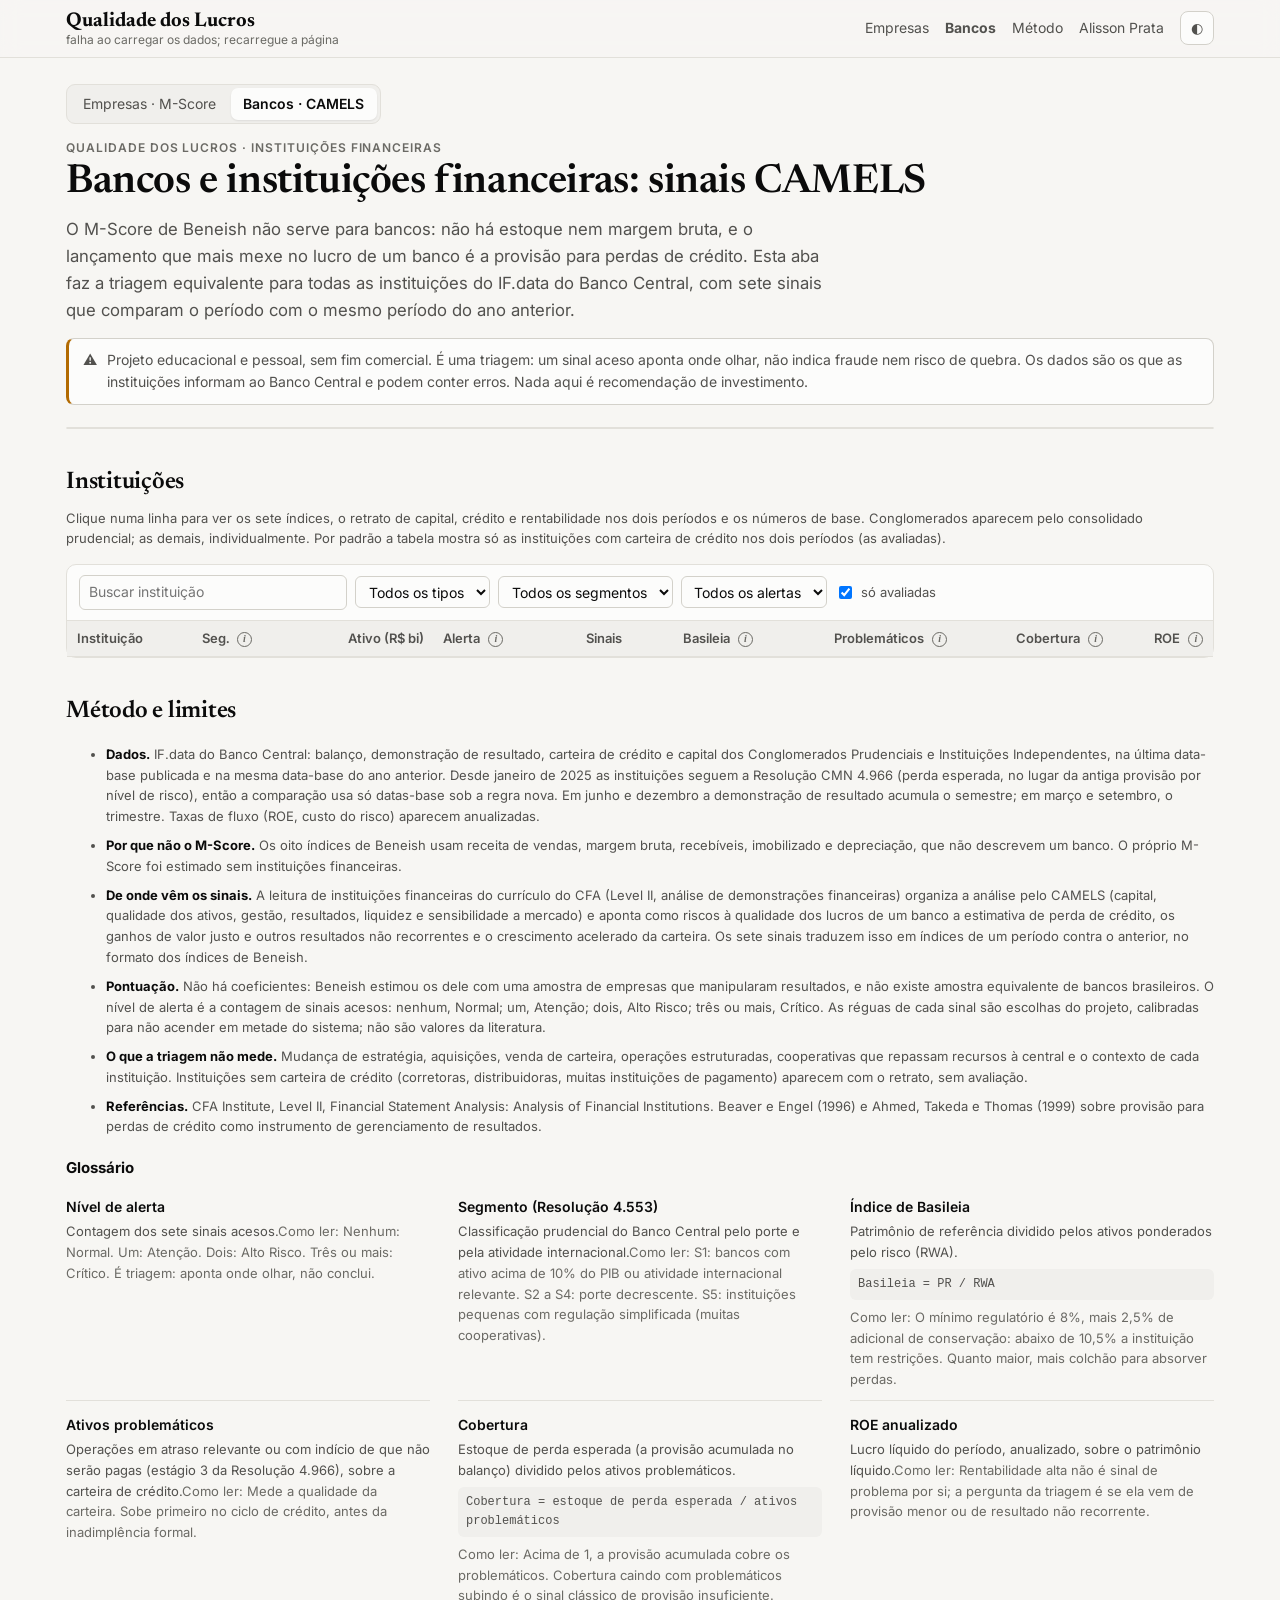
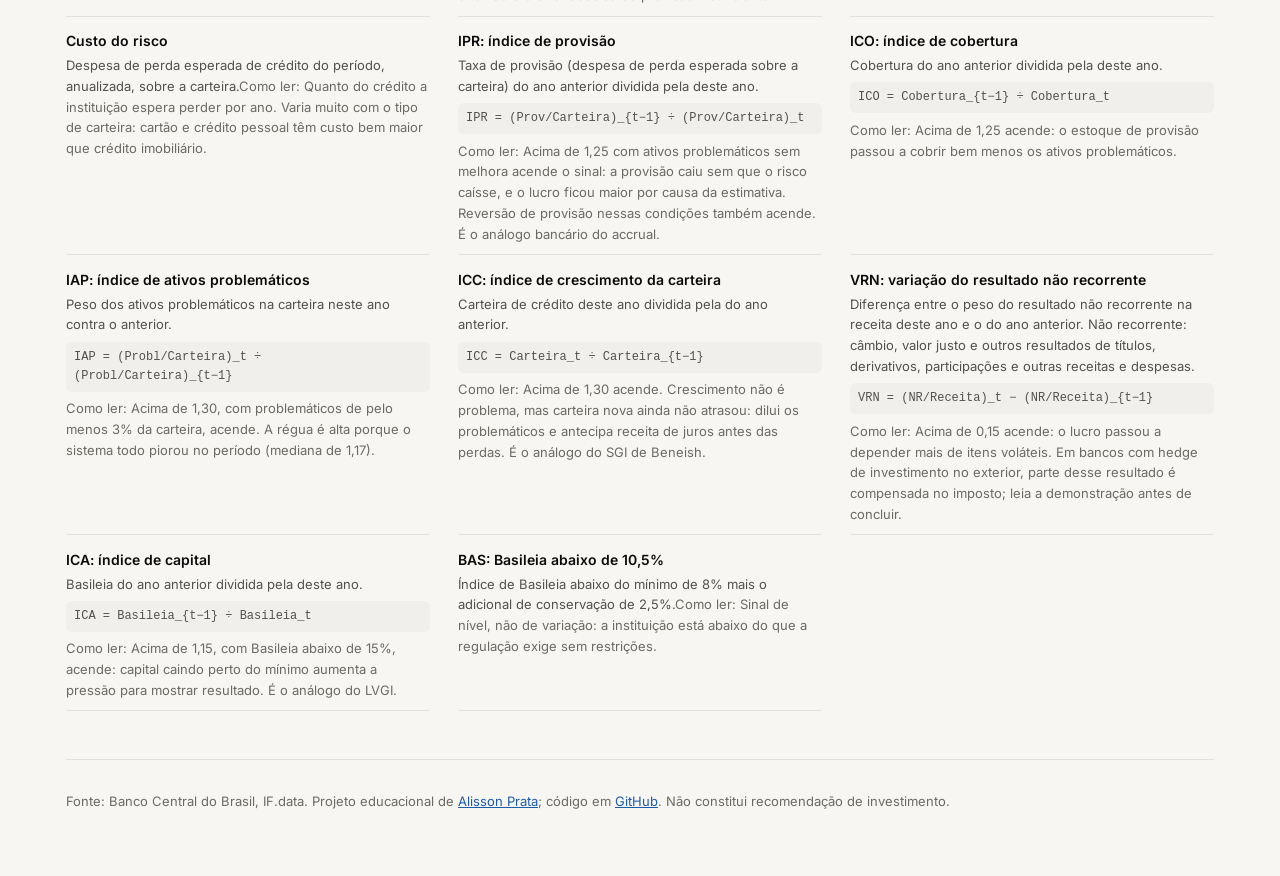
==== site/public/bancos/index.html @ 756c3cfd "Site passa a se chamar Qualidade dos Lucros, com seções Empresas (M-Score) e Bancos (CAMELS) Co-Auth" ====
<!doctype html>
<html lang="pt-BR">
<head>
<meta charset="utf-8"><meta name="viewport" content="width=device-width,initial-scale=1">
<title>Bancos · Qualidade dos Lucros</title>
<meta name="description" content="Projeto educacional: triagem da qualidade dos lucros das instituições financeiras com os dados do IF.data do Banco Central.">
<link rel="preconnect" href="https://fonts.googleapis.com"><link rel="preconnect" href="https://fonts.gstatic.com" crossorigin>
<link href="https://fonts.googleapis.com/css2?family=Inter:wght@400;500;600;700&family=Newsreader:opsz,wght@6..72,500;6..72,600&display=swap" rel="stylesheet">
<style>
:root{color-scheme:light;--bg:#f7f6f3;--surface:#fcfcfb;--surface-2:#f0efec;--ink:#0b0b0b;--ink-2:#52514e;--ink-3:#6b6a65;--line:#e2e0da;--line-2:#d3d1ca;--accent:#1c5cab;
 --neg-2:#1c5cab;--neg-1:#86b6ef;--neu:#d9d7d1;--pos-1:#f0a3a2;--pos-2:#c7302f;--aviso:#b26a00}
@media (prefers-color-scheme:dark){:root:where(:not([data-theme="light"])){color-scheme:dark;--bg:#121211;--surface:#1a1a19;--surface-2:#232321;--ink:#fff;--ink-2:#c3c2b7;--ink-3:#9b9a94;--line:#2c2c2a;--line-2:#3a3a37;--accent:#6da7ec;
 --neg-2:#3987e5;--neg-1:#1c4f8f;--neu:#4a4a46;--pos-1:#8f3534;--pos-2:#e66767;--aviso:#e0a040}}
:root[data-theme="dark"]{color-scheme:dark;--bg:#121211;--surface:#1a1a19;--surface-2:#232321;--ink:#fff;--ink-2:#c3c2b7;--ink-3:#9b9a94;--line:#2c2c2a;--line-2:#3a3a37;--accent:#6da7ec;
 --neg-2:#3987e5;--neg-1:#1c4f8f;--neu:#4a4a46;--pos-1:#8f3534;--pos-2:#e66767;--aviso:#e0a040}
*{box-sizing:border-box}
body{margin:0;background:var(--bg);color:var(--ink);font:15px/1.6 Inter,system-ui,-apple-system,"Segoe UI",sans-serif;-webkit-font-smoothing:antialiased}
h1,h2,.serif{font-family:Newsreader,Georgia,serif;font-weight:600;letter-spacing:-.01em}
h1{font-size:2.5rem;line-height:1.1;margin:.25rem 0 .7rem}h2{font-size:1.5rem;margin:0 0 .4rem}h3{font-size:.9375rem;margin:1.2rem 0 .4rem}
p{margin:.4rem 0 .9rem}a{color:var(--accent)}
.kicker{font-size:.75rem;font-weight:600;letter-spacing:.08em;text-transform:uppercase;color:var(--ink-3)}
.muted{color:var(--ink-2)}.fraco{color:var(--ink-3)}.pequeno{font-size:.8125rem}
:focus-visible{outline:2px solid var(--accent);outline-offset:2px}
.barra{position:sticky;top:0;z-index:30;background:color-mix(in srgb,var(--bg) 90%,transparent);-webkit-backdrop-filter:blur(10px);backdrop-filter:blur(10px);border-bottom:1px solid var(--line)}
.barra-in{max-width:1180px;margin:0 auto;padding:10px 16px;display:flex;align-items:center;gap:18px}
.marca{display:flex;flex-direction:column;text-decoration:none;color:var(--ink);line-height:1.15}
.marca b{font-family:Newsreader,Georgia,serif;font-size:1.25rem}.marca span{font-size:.75rem;color:var(--ink-3)}
.nav{display:flex;gap:16px;margin-left:auto;align-items:center;font-size:.875rem}
.nav a{color:var(--ink-2);text-decoration:none}.nav a:hover{color:var(--ink)}
.icone{width:34px;height:34px;display:inline-grid;place-items:center;border-radius:8px;border:1px solid var(--line-2);background:var(--surface);padding:0;color:var(--ink-2);cursor:pointer;font:inherit}
main{max-width:1180px;margin:0 auto;padding:26px 16px 64px}
.educ{display:flex;gap:10px;align-items:flex-start;background:var(--surface);border:1px solid var(--line-2);border-left:3px solid var(--aviso);border-radius:8px;padding:10px 14px;font-size:.875rem;color:var(--ink-2);margin:4px 0 22px}
.dek{color:var(--ink-2);font-size:1.05rem;max-width:760px}
.tiles{display:grid;grid-template-columns:repeat(auto-fit,minmax(160px,1fr));background:var(--surface);border:1px solid var(--line);border-radius:10px;overflow:hidden;margin:20px 0}
.tile{padding:14px 16px;box-shadow:inset -1px -1px 0 var(--line)}.tile span{display:block;font-size:.8125rem;color:var(--ink-2)}
.tile b{display:block;font-size:1.55rem;font-weight:600;font-variant-numeric:tabular-nums}.tile small{color:var(--ink-3);font-size:.75rem}
.painel{background:var(--surface);border:1px solid var(--line);border-radius:10px}
section{margin-top:34px}
#hist{width:100%;display:block}
.filtros{display:flex;flex-wrap:wrap;gap:8px;align-items:center;padding:10px 12px;border-bottom:1px solid var(--line)}
.filtros input[type=search]{flex:1;min-width:200px;max-width:340px}.espaco{flex:1}
select,input,button{font:inherit;font-size:.875rem;color:var(--ink);background:var(--surface);border:1px solid var(--line-2);border-radius:6px;padding:.35rem .55rem}
button{cursor:pointer;background:var(--surface-2)}
.chk{display:inline-flex;gap:6px;align-items:center;font-size:.8125rem;color:var(--ink-2);cursor:pointer}
.tabela{overflow:auto;max-height:calc(100vh - 200px)}
table{border-collapse:collapse;width:100%;font-size:.8125rem;font-variant-numeric:tabular-nums}
th,td{padding:.45rem .6rem;border-bottom:1px solid var(--line);text-align:right;white-space:nowrap}
td.t,th.t{text-align:left}
th{font-weight:600;color:var(--ink-2);background:var(--surface-2);position:sticky;top:0;cursor:pointer;user-select:none;z-index:1}
tbody tr[data-cnpj]{cursor:pointer}tbody tr:hover{background:var(--surface-2)}
.nome{max-width:300px;overflow:hidden;text-overflow:ellipsis;display:inline-block;vertical-align:bottom}
.badge{display:inline-flex;align-items:center;gap:5px;font-size:.75rem}.badge i{width:9px;height:9px;border-radius:50%;display:inline-block}
.av{color:var(--aviso);font-weight:700}
.vazio{padding:16px 12px;margin:0;color:var(--ink-2)}
.metodo li{margin-bottom:.5rem;color:var(--ink-2)}.metodo b{color:var(--ink)}
footer{margin-top:48px;font-size:.8125rem;color:var(--ink-3);border-top:1px solid var(--line);padding-top:16px}
.tip{position:fixed;pointer-events:none;background:var(--surface);color:var(--ink);border:1px solid var(--line-2);border-radius:8px;padding:8px 10px;font-size:.8125rem;display:none;z-index:60;box-shadow:0 6px 24px rgba(0,0,0,.14)}
/* ficha lateral */
.fundo{position:fixed;inset:0;background:rgba(0,0,0,.32);z-index:40;opacity:0;pointer-events:none;transition:opacity .2s}
body.aberta .fundo{opacity:1;pointer-events:auto}
.gaveta{position:fixed;top:0;right:0;bottom:0;width:min(560px,100vw);background:var(--surface);border-left:1px solid var(--line-2);z-index:41;display:flex;flex-direction:column;transform:translateX(102%);transition:transform .25s ease;box-shadow:-14px 0 36px rgba(0,0,0,.14)}
.gaveta[hidden]{display:none}body.aberta .gaveta{transform:none}
.gav-topo{display:flex;gap:10px;align-items:flex-start;padding:16px 18px 10px;border-bottom:1px solid var(--line)}
.gav-topo h2{font-size:1.4rem;line-height:1.2;margin:.1rem 0}.gav-corpo{overflow-y:auto;padding:12px 18px 40px;flex:1}
.grade{display:grid;grid-template-columns:repeat(2,minmax(0,1fr));gap:1px;background:var(--line);border:1px solid var(--line);border-radius:8px;overflow:hidden}
.grade div{background:var(--surface);padding:10px 12px}.grade small{display:block;color:var(--ink-2);font-size:.75rem}.grade b{font-size:1.15rem;font-variant-numeric:tabular-nums}
.grade em{display:block;font-style:normal;font-size:.75rem;color:var(--ink-3)}
.avisos{border:1px solid var(--aviso);border-radius:8px;padding:10px 12px;margin:12px 0;font-size:.8125rem;color:var(--ink-2)}
.avisos b{color:var(--aviso)}
#contrib{width:100%;display:block}
.gav-corpo td.t{white-space:normal}.gav-corpo th,.gav-corpo td{padding:.4rem .5rem}
/* botão i do glossário */
.info{display:inline-grid;place-items:center;position:relative;width:15px;height:15px;margin:0 0 0 5px;padding:0;border:1px solid var(--ink-3);border-radius:50%;background:none;color:var(--ink-3);font:italic 600 10px/1 Georgia,serif;text-transform:none;vertical-align:1px;cursor:help}
.info::after{content:'';position:absolute;inset:-7px}.info:hover,.info:focus-visible{color:var(--accent);border-color:var(--accent)}
.info-pop{position:fixed;z-index:70;display:none;max-height:calc(100vh - 16px);overflow:auto;background:var(--surface);color:var(--ink);border:1px solid var(--line-2);border-radius:10px;padding:10px 12px;font-size:.8125rem;line-height:1.5;box-shadow:0 10px 30px rgba(0,0,0,.18)}
.info-pop b{display:block;font-size:.875rem}.info-pop p{margin:.35rem 0 0}
.eqs{background:var(--surface-2);border-radius:8px;padding:4px 10px;margin:.5rem 0;overflow-x:auto}.eqs .katex-display{margin:.45rem 0}
.passos{margin:.4rem 0;padding-left:1.2rem}.passos li{margin:.15rem 0}
.formula{display:block;font-family:ui-monospace,Consolas,monospace;font-size:.75rem;background:var(--surface-2);border-radius:6px;padding:6px 8px;margin:.4rem 0}
.glossario{display:grid;grid-template-columns:repeat(auto-fit,minmax(320px,1fr));gap:4px 28px;margin:0}
.glossario div{padding:.6rem 0;border-bottom:1px solid var(--line)}.glossario dt{font-weight:600;font-size:.875rem}.glossario dd{margin:.15rem 0 0;font-size:.8125rem;color:var(--ink-2)}
.abas{display:inline-flex;gap:2px;padding:3px;background:var(--surface-2);border:1px solid var(--line);border-radius:9px;margin:0 0 14px;font-size:.875rem}
.abas a{padding:.3rem .8rem;border-radius:7px;color:var(--ink-2);text-decoration:none}.abas a:hover{color:var(--ink)}
.abas a[aria-current]{background:var(--surface);color:var(--ink);font-weight:600;box-shadow:0 1px 2px rgba(0,0,0,.08)}
@media (max-width:760px){h1{font-size:2rem}.barra-in{flex-wrap:wrap}.nav{margin-left:0;width:100%}.gaveta{width:100vw}.nome{max-width:170px}}
@media (prefers-reduced-motion:reduce){*{transition:none !important}}
</style>
<script>try{var t=localStorage.getItem('tema');if(t)document.documentElement.dataset.theme=t}catch(e){}</script>
</head>
<body>
<header class="barra"><div class="barra-in">
<a class="marca" href="/"><b>Qualidade dos Lucros</b><span id="topoData">carregando…</span></a>
<nav class="nav" aria-label="Seções"><a href="/#empresas">Empresas</a><a href="#instituicoes" aria-current="page"><b>Bancos</b></a><a href="#metodo">Método</a><a href="https://www.alissonprata.io/">Alisson Prata</a>
<button id="tema" class="icone" aria-label="Alternar tema claro ou escuro">◐</button></nav>
</div></header>
<main>
<nav class="abas" aria-label="Universo"><a href="/">Empresas · M-Score</a><a href="/bancos/" aria-current="page">Bancos · CAMELS</a></nav>
<div class="kicker">Qualidade dos lucros · instituições financeiras</div>
<h1>Bancos e instituições financeiras: sinais CAMELS</h1>
<p class="dek">O M-Score de Beneish não serve para bancos: não há estoque nem margem bruta, e o lançamento que mais mexe no lucro de um banco é a provisão para perdas de crédito. Esta aba faz a triagem equivalente para todas as instituições do IF.data do Banco Central, com sete sinais que comparam o período com o mesmo período do ano anterior. <span id="dekAnos"></span></p>
<div class="educ" role="note"><span aria-hidden="true">⚠</span><span>Projeto educacional e pessoal, sem fim comercial. É uma triagem: um sinal aceso aponta onde olhar, não indica fraude nem risco de quebra. Os dados são os que as instituições informam ao Banco Central e podem conter erros. Nada aqui é recomendação de investimento.</span></div>

<div class="tiles" id="tiles"></div>

<section id="instituicoes">
<h2>Instituições</h2>
<p class="muted pequeno">Clique numa linha para ver os sete índices, o retrato de capital, crédito e rentabilidade nos dois períodos e os números de base. Conglomerados aparecem pelo consolidado prudencial; as demais, individualmente. Por padrão a tabela mostra só as instituições com carteira de crédito nos dois períodos (as avaliadas).</p>
<div class="painel">
<div class="filtros">
<input id="fBusca" type="search" placeholder="Buscar instituição" aria-label="Buscar instituição">
<select id="fTipo" aria-label="Tipo de instituição"><option value="">Todos os tipos</option></select>
<select id="fSeg" aria-label="Segmento"><option value="">Todos os segmentos</option><option>S1</option><option>S2</option><option>S3</option><option>S4</option><option>S5</option></select>
<select id="fAlerta" aria-label="Nível de alerta"><option value="">Todos os alertas</option><option>Crítico</option><option>Alto Risco</option><option>Atenção</option><option>Normal</option></select>
<label class="chk"><input type="checkbox" id="fAval" checked> só avaliadas</label>
<span class="espaco"></span><span id="fInfo" class="pequeno fraco" aria-live="polite"></span><button id="fLimpar" hidden>Limpar filtros</button>
</div>
<div class="tabela"><table id="tab"><thead><tr>
<th class="t" data-k="nome">Instituição</th><th class="t" data-k="segmento">Seg. <button type="button" class="info" data-info="segmento">i</button></th>
<th data-k="ativo">Ativo (R$ bi)</th><th class="t" data-k="alerta">Alerta <button type="button" class="info" data-info="alerta">i</button></th>
<th data-k="nsin">Sinais</th><th data-k="basileia">Basileia <button type="button" class="info" data-info="basileia">i</button></th>
<th data-k="problematicos">Problemáticos <button type="button" class="info" data-info="problematicos">i</button></th>
<th data-k="cobertura">Cobertura <button type="button" class="info" data-info="cobertura">i</button></th>
<th data-k="roe">ROE <button type="button" class="info" data-info="roe">i</button></th></tr></thead><tbody></tbody></table>
<p id="vazio" class="vazio" hidden>Nenhuma instituição com esses filtros.</p></div>
</div>
<p class="pequeno fraco" id="semDados"></p>
</section>

<section id="metodo">
<h2>Método e limites</h2>
<ul class="metodo pequeno">
<li><b>Dados.</b> IF.data do Banco Central: balanço, demonstração de resultado, carteira de crédito e capital dos Conglomerados Prudenciais e Instituições Independentes, na última data-base publicada e na mesma data-base do ano anterior. Desde janeiro de 2025 as instituições seguem a Resolução CMN 4.966 (perda esperada, no lugar da antiga provisão por nível de risco), então a comparação usa só datas-base sob a regra nova. Em junho e dezembro a demonstração de resultado acumula o semestre; em março e setembro, o trimestre. Taxas de fluxo (ROE, custo do risco) aparecem anualizadas.</li>
<li><b>Por que não o M-Score.</b> Os oito índices de Beneish usam receita de vendas, margem bruta, recebíveis, imobilizado e depreciação, que não descrevem um banco. O próprio M-Score foi estimado sem instituições financeiras.</li>
<li><b>De onde vêm os sinais.</b> A leitura de instituições financeiras do currículo do CFA (Level II, análise de demonstrações financeiras) organiza a análise pelo CAMELS (capital, qualidade dos ativos, gestão, resultados, liquidez e sensibilidade a mercado) e aponta como riscos à qualidade dos lucros de um banco a estimativa de perda de crédito, os ganhos de valor justo e outros resultados não recorrentes e o crescimento acelerado da carteira. Os sete sinais traduzem isso em índices de um período contra o anterior, no formato dos índices de Beneish.</li>
<li><b>Pontuação.</b> Não há coeficientes: Beneish estimou os dele com uma amostra de empresas que manipularam resultados, e não existe amostra equivalente de bancos brasileiros. O nível de alerta é a contagem de sinais acesos: nenhum, Normal; um, Atenção; dois, Alto Risco; três ou mais, Crítico. As réguas de cada sinal são escolhas do projeto, calibradas para não acender em metade do sistema; não são valores da literatura.</li>
<li><b>O que a triagem não mede.</b> Mudança de estratégia, aquisições, venda de carteira, operações estruturadas, cooperativas que repassam recursos à central e o contexto de cada instituição. Instituições sem carteira de crédito (corretoras, distribuidoras, muitas instituições de pagamento) aparecem com o retrato, sem avaliação.</li>
<li><b>Referências.</b> CFA Institute, Level II, Financial Statement Analysis: Analysis of Financial Institutions. Beaver e Engel (1996) e Ahmed, Takeda e Thomas (1999) sobre provisão para perdas de crédito como instrumento de gerenciamento de resultados.</li>
</ul>
<h3>Glossário</h3>
<dl id="glossario" class="glossario"></dl>
</section>

<footer><p id="rodape"></p>Fonte: Banco Central do Brasil, IF.data. Projeto educacional de <a href="https://www.alissonprata.io/">Alisson Prata</a>; código em <a href="https://github.com/alissondpoliveira/Evaluating-Quality-of-Financial-Reports">GitHub</a>. Não constitui recomendação de investimento.</footer>
</main>
<div id="fundo" class="fundo"></div>
<aside id="gaveta" class="gaveta" role="dialog" aria-labelledby="gTitulo" hidden>
<div class="gav-topo"><div id="gCab" style="flex:1;min-width:0"></div><button id="gFechar" class="icone" aria-label="Fechar a ficha">✕</button></div>
<div id="gCorpo" class="gav-corpo"></div>
</aside>
<script>
const fmt = (v, c=2) => v==null||isNaN(v) ? '–' : Number(v).toLocaleString('pt-BR',{minimumFractionDigits:c,maximumFractionDigits:c}).replace('-', '−');
const pct = (v, c=1) => v==null||isNaN(v) ? '–' : fmt(100*v, c)+'%';
const esc = t => String(t ?? '').replace(/&/g,'&amp;').replace(/</g,'&lt;').replace(/"/g,'&quot;');
const semA = t => String(t||'').normalize('NFD').replace(/[̀-ͯ]/g,'').toLowerCase();
const COR_ALERTA = {'Crítico':'var(--pos-2)','Alto Risco':'var(--pos-1)','Atenção':'var(--aviso)','Normal':'var(--neu)'};
const ORDEM_ALERTA = {'Crítico':3,'Alto Risco':2,'Atenção':1,'Normal':0};
const SINAIS = ['ipr','ico','iap','icc','vrn','ica','bas'];
const NOMES = {ipr:'Provisão', ico:'Cobertura', iap:'Ativos problemáticos', icc:'Crescimento da carteira', vrn:'Resultado não recorrente', ica:'Capital', bas:'Basileia abaixo do mínimo'};
const SINAL = {ipr:'provisão caiu sem queda do risco', ico:'cobertura dos problemáticos caiu', iap:'ativos problemáticos subiram', icc:'carteira cresceu rápido', vrn:'lucro mais dependente de resultado não recorrente', ica:'capital caindo perto do mínimo', bas:'Basileia abaixo de 10,5%'};
const GLOSS = {
  alerta:{t:'Nível de alerta', d:'Contagem dos sete sinais acesos.', l:'Nenhum: Normal. Um: Atenção. Dois: Alto Risco. Três ou mais: Crítico. É triagem: aponta onde olhar, não conclui.'},
  segmento:{t:'Segmento (Resolução 4.553)', d:'Classificação prudencial do Banco Central pelo porte e pela atividade internacional.', l:'S1: bancos com ativo acima de 10% do PIB ou atividade internacional relevante. S2 a S4: porte decrescente. S5: instituições pequenas com regulação simplificada (muitas cooperativas).'},
  basileia:{t:'Índice de Basileia', d:'Patrimônio de referência dividido pelos ativos ponderados pelo risco (RWA).', fx:'Basileia = PR / RWA', l:'O mínimo regulatório é 8%, mais 2,5% de adicional de conservação: abaixo de 10,5% a instituição tem restrições. Quanto maior, mais colchão para absorver perdas.'},
  problematicos:{t:'Ativos problemáticos', d:'Operações em atraso relevante ou com indício de que não serão pagas (estágio 3 da Resolução 4.966), sobre a carteira de crédito.', l:'Mede a qualidade da carteira. Sobe primeiro no ciclo de crédito, antes da inadimplência formal.'},
  cobertura:{t:'Cobertura', d:'Estoque de perda esperada (a provisão acumulada no balanço) dividido pelos ativos problemáticos.', fx:'Cobertura = estoque de perda esperada / ativos problemáticos', l:'Acima de 1, a provisão acumulada cobre os problemáticos. Cobertura caindo com problemáticos subindo é o sinal clássico de provisão insuficiente.'},
  roe:{t:'ROE anualizado', d:'Lucro líquido do período, anualizado, sobre o patrimônio líquido.', l:'Rentabilidade alta não é sinal de problema por si; a pergunta da triagem é se ela vem de provisão menor ou de resultado não recorrente.'},
  custo:{t:'Custo do risco', d:'Despesa de perda esperada de crédito do período, anualizada, sobre a carteira.', l:'Quanto do crédito a instituição espera perder por ano. Varia muito com o tipo de carteira: cartão e crédito pessoal têm custo bem maior que crédito imobiliário.'},
  ipr:{t:'IPR: índice de provisão', d:'Taxa de provisão (despesa de perda esperada sobre a carteira) do ano anterior dividida pela deste ano.', fx:'IPR = (Prov/Carteira)_{t−1} ÷ (Prov/Carteira)_t', l:'Acima de 1,25 com ativos problemáticos sem melhora acende o sinal: a provisão caiu sem que o risco caísse, e o lucro ficou maior por causa da estimativa. Reversão de provisão nessas condições também acende. É o análogo bancário do accrual.'},
  ico:{t:'ICO: índice de cobertura', d:'Cobertura do ano anterior dividida pela deste ano.', fx:'ICO = Cobertura_{t−1} ÷ Cobertura_t', l:'Acima de 1,25 acende: o estoque de provisão passou a cobrir bem menos os ativos problemáticos.'},
  iap:{t:'IAP: índice de ativos problemáticos', d:'Peso dos ativos problemáticos na carteira neste ano contra o anterior.', fx:'IAP = (Probl/Carteira)_t ÷ (Probl/Carteira)_{t−1}', l:'Acima de 1,30, com problemáticos de pelo menos 3% da carteira, acende. A régua é alta porque o sistema todo piorou no período (mediana de 1,17).'},
  icc:{t:'ICC: índice de crescimento da carteira', d:'Carteira de crédito deste ano dividida pela do ano anterior.', fx:'ICC = Carteira_t ÷ Carteira_{t−1}', l:'Acima de 1,30 acende. Crescimento não é problema, mas carteira nova ainda não atrasou: dilui os problemáticos e antecipa receita de juros antes das perdas. É o análogo do SGI de Beneish.'},
  vrn:{t:'VRN: variação do resultado não recorrente', d:'Diferença entre o peso do resultado não recorrente na receita deste ano e o do ano anterior. Não recorrente: câmbio, valor justo e outros resultados de títulos, derivativos, participações e outras receitas e despesas.', fx:'VRN = (NR/Receita)_t − (NR/Receita)_{t−1}', l:'Acima de 0,15 acende: o lucro passou a depender mais de itens voláteis. Em bancos com hedge de investimento no exterior, parte desse resultado é compensada no imposto; leia a demonstração antes de concluir.'},
  ica:{t:'ICA: índice de capital', d:'Basileia do ano anterior dividida pela deste ano.', fx:'ICA = Basileia_{t−1} ÷ Basileia_t', l:'Acima de 1,15, com Basileia abaixo de 15%, acende: capital caindo perto do mínimo aumenta a pressão para mostrar resultado. É o análogo do LVGI.'},
  bas:{t:'BAS: Basileia abaixo de 10,5%', d:'Índice de Basileia abaixo do mínimo de 8% mais o adicional de conservação de 2,5%.', l:'Sinal de nível, não de variação: a instituição está abaixo do que a regulação exige sem restrições.'},
};
const infoBtn = k => '<button type="button" class="info" data-info="'+k+'" aria-label="O que é: '+GLOSS[k].t+'">i</button>';
const corpoG = g => '<p>'+g.d+'</p>'+(g.fx?'<span class="formula">'+esc(g.fx)+'</span>':'')+(g.l?'<p><span class="fraco">Como ler:</span> '+g.l+'</p>':'');
document.getElementById('glossario').innerHTML = Object.values(GLOSS).map(g => '<div><dt>'+g.t+'</dt><dd>'+g.d+(g.fx?'<span class="formula">'+esc(g.fx)+'</span>':'')+(g.l?'<span class="fraco">Como ler: '+g.l+'</span>':'')+'</dd></div>').join('');
(function(){
  const pop = document.createElement('div'); pop.className = 'info-pop'; pop.setAttribute('role','tooltip'); document.body.appendChild(pop);
  let fixo = null;
  function abrir(b){ const g = GLOSS[b.dataset.info]; if (!g) return; pop.innerHTML = '<b>'+g.t+'</b>'+corpoG(g);
    pop.style.display = 'block'; const r = b.getBoundingClientRect(), w = Math.min(360, innerWidth-16); pop.style.width = w+'px';
    pop.style.left = Math.max(8, Math.min(r.left + r.width/2 - w/2, innerWidth - w - 8))+'px';
    const h = pop.offsetHeight; pop.style.top = (r.bottom+8+h <= innerHeight-8 ? r.bottom+8 : Math.max(8, r.top-8-h))+'px'; }
  const fechar = () => { pop.style.display = 'none'; fixo = null; };
  document.addEventListener('mouseover', e => { const b = e.target.closest('.info'); if (b && !fixo) abrir(b); });
  document.addEventListener('mouseout', e => { const b = e.target.closest('.info'); if (b && !fixo && !b.contains(e.relatedTarget)) fechar(); });
  document.addEventListener('click', e => { const b = e.target.closest('.info'); if (b) { e.preventDefault(); e.stopPropagation(); if (fixo===b) fechar(); else { abrir(b); fixo = b; } return; } if (fixo && !e.target.closest('.info-pop')) fechar(); }, true);
  document.addEventListener('keydown', e => { if (e.key==='Escape' && pop.style.display==='block') { fechar(); e.stopPropagation(); } }, true);
})();
document.getElementById('tema').onclick = () => { const r = document.documentElement, escuro = r.dataset.theme ? r.dataset.theme==='dark' : matchMedia('(prefers-color-scheme: dark)').matches;
  r.dataset.theme = escuro ? 'light' : 'dark'; try { localStorage.setItem('tema', r.dataset.theme); } catch(e) {} };

fetch('/bancos.json', {cache:'no-cache'}).then(r => r.json()).then(iniciar).catch(() => { document.getElementById('topoData').textContent = 'falha ao carregar os dados; recarregue a página'; });

function iniciar(D){
  const MES = ['','jan','fev','mar','abr','mai','jun','jul','ago','set','out','nov','dez'];
  const db = x => MES[x % 100]+'/'+Math.floor(x/100), per = D.meses===6 ? '1º semestre' : 'trimestre';
  const T = db(D.data_base), T1 = db(D.anterior);
  const I = D.instituicoes, ok = I.filter(x => x.avaliavel);
  I.forEach(x => { const i = x.ind || {}; x.nsin = (x.sinais||[]).length; x.basileia = i.basileia; x.problematicos = i.problematicos; x.cobertura = i.cobertura; x.roe = i.roe; });
  document.getElementById('topoData').textContent = 'bancos · '+T+' contra '+T1+' · atualizado '+D.gerado_em;
  document.getElementById('dekAnos').textContent = 'Data-base de '+T+' contra '+T1+'.';
  document.getElementById('rodape').textContent = 'Data-base de '+T+' contra '+T1+'. Dados gerados em '+D.gerado_em+' (horário de Brasília).';
  const conta = a => ok.filter(x => x.alerta===a).length;
  document.getElementById('tiles').innerHTML = [
    ['Instituições avaliadas', ok.length, 'de '+I.length+' no IF.data'],
    ['Alerta crítico', conta('Crítico'), 'três ou mais sinais'],
    ['Alto risco', conta('Alto Risco'), 'dois sinais'],
    ['Sinal mais comum', (() => { const c = {}; ok.forEach(x => x.sinais.forEach(s => c[s] = (c[s]||0)+1)); const k = Object.keys(c).sort((a,b) => c[b]-c[a])[0]; return k ? k.toUpperCase() : '–'; })(), 'entre as avaliadas'],
    ['Basileia mediana', pct(d3m(ok.map(x => x.basileia))), 'mínimo regulatório: 10,5%'],
  ].map(x => '<div class="tile"><span>'+x[0]+'</span><b>'+x[1]+'</b><small>'+x[2]+'</small></div>').join('');
  document.getElementById('semDados').textContent = (I.length-ok.length)+' instituições sem avaliação: sem carteira de crédito nos dois períodos, sem dado na data-base anterior ou com patrimônio líquido não positivo.';
  [...new Set(I.map(x => x.tipo))].sort().forEach(s => { const o = document.createElement('option'); o.value = o.textContent = s; document.getElementById('fTipo').appendChild(o); });

  const corpo = document.querySelector('#tab tbody');
  let ordem = {k:'ativo', asc:false};
  function linhas(){
    const q = semA(document.getElementById('fBusca').value).trim(), tp = document.getElementById('fTipo').value, sg = document.getElementById('fSeg').value, al = document.getElementById('fAlerta').value, av = document.getElementById('fAval').checked;
    let r = I.filter(x => (!q || semA(x.nome).includes(q)) && (!tp || x.tipo===tp) && (!sg || x.segmento===sg) && (!al || x.alerta===al) && (!av || x.avaliavel));
    const v = x => ordem.k==='alerta' ? (x.avaliavel ? ORDEM_ALERTA[x.alerta] : null) : x[ordem.k];
    r.sort((a,b) => { const x = v(a), y = v(b); return (x==null) - (y==null) || (x>y?1:x<y?-1:0)*(ordem.asc?1:-1); });
    document.getElementById('fLimpar').hidden = !(q || tp || sg || al || !av);
    document.getElementById('fInfo').textContent = r.length+' instituições';
    document.getElementById('vazio').hidden = r.length > 0;
    return r;
  }
  function filtrar(){
    corpo.innerHTML = linhas().slice(0, 600).map(x => '<tr data-cod="'+x.codigo+'" tabindex="0"><td class="t"><span class="nome" title="'+esc(x.nome)+'">'+esc(x.nome)+'</span></td><td class="t">'+esc(x.segmento)+'</td><td>'+fmt((x.ativo||0)/1e9, 1)+'</td>'
      +'<td class="t">'+(x.avaliavel ? '<span class="badge"><i style="background:'+COR_ALERTA[x.alerta]+'"></i>'+x.alerta+'</span>' : '<span class="fraco">sem avaliação</span>')+'</td>'
      +'<td class="t" style="text-align:right" title="'+esc((x.sinais||[]).map(s => NOMES[s]).join(', '))+'">'+(x.avaliavel ? (x.nsin ? x.sinais.map(s => s.toUpperCase()).join(' · ') : '<span class="fraco">nenhum</span>') : '–')+'</td>'
      +'<td>'+pct(x.basileia)+'</td><td>'+pct(x.problematicos)+'</td><td>'+fmt(x.cobertura, 2)+'</td><td>'+pct(x.roe)+'</td></tr>').join('');
  }
  ['fBusca','fTipo','fSeg','fAlerta','fAval'].forEach(id => document.getElementById(id).addEventListener(id==='fBusca'?'input':'change', filtrar));
  document.getElementById('fLimpar').onclick = () => { ['fBusca','fTipo','fSeg','fAlerta'].forEach(id => document.getElementById(id).value=''); document.getElementById('fAval').checked = true; filtrar(); };
  document.querySelectorAll('#tab th[data-k]').forEach(th => th.addEventListener('click', e => { if (e.target.closest('.info')) return; ordem = {k:th.dataset.k, asc: ordem.k===th.dataset.k ? !ordem.asc : th.classList.contains('t')}; filtrar(); }));
  corpo.addEventListener('click', e => { const tr = e.target.closest('tr[data-cod]'); if (tr) abrirFicha(tr.dataset.cod); });
  corpo.addEventListener('keydown', e => { const tr = e.target.closest('tr[data-cod]'); if (tr && e.key==='Enter') abrirFicha(tr.dataset.cod); });
  filtrar();

  const gav = document.getElementById('gaveta'), porCod = new Map(I.map(x => [x.codigo, x]));
  const tabela = (cab, corpoHtml) => '<div class="tabela" style="max-height:none;border:1px solid var(--line);border-radius:8px"><table><thead><tr>'+cab.map((c, i) => '<th'+(i?'':' class="t"')+'>'+c+'</th>').join('')+'</tr></thead><tbody>'+corpoHtml+'</tbody></table></div>';
  let empilhou = false;
  function abrirFicha(cod, daUrl){
    const x = porCod.get(cod); if (!x) return;
    const u = new URL(location.href); u.searchParams.set('inst', cod);
    if (daUrl || document.body.classList.contains('aberta')) history.replaceState(history.state, '', u); else { history.pushState({ficha:1}, '', u); empilhou = true; }
    document.getElementById('gCab').innerHTML = '<div class="kicker">'+esc(x.tipo)+' · '+esc(x.segmento)+' · '+esc(x.consolidacao)+'</div><h2 id="gTitulo">'+esc(x.nome)+'</h2><span class="fraco pequeno">'+esc(x.controle)+(x.uf?' · '+esc(x.uf):'')+' · '+T+' contra '+T1+' ('+per+')</span>';
    const i = x.ind || {}, i1 = x.ind_t1 || {}, ix = x.indices || {}, R = D.reguas;
    let h = '';
    if (x.avaliavel) {
      h += '<div class="grade"><div><small>Nível de alerta '+infoBtn('alerta')+'</small><b><span class="badge" style="font-size:1rem"><i style="background:'+COR_ALERTA[x.alerta]+';width:11px;height:11px"></i>'+x.alerta+'</span></b><em>'+x.nsin+' de 7 sinais</em></div>'
        + '<div><small>Basileia '+infoBtn('basileia')+'</small><b>'+pct(i.basileia)+'</b><em>'+T1+': '+pct(i1.basileia)+'</em></div>'
        + '<div><small>Ativos problemáticos '+infoBtn('problematicos')+'</small><b>'+pct(i.problematicos)+'</b><em>'+T1+': '+pct(i1.problematicos)+'</em></div>'
        + '<div><small>ROE anualizado '+infoBtn('roe')+'</small><b>'+pct(i.roe)+'</b><em>'+T1+': '+pct(i1.roe)+'</em></div></div>';
      h += x.nsin ? '<h3>Sinais acesos</h3><ul class="pequeno" style="padding-left:1.1rem;margin:.2rem 0">'+x.sinais.map(s => '<li><b>'+s.toUpperCase()+'</b>'+(ix[s]!=null?' em '+fmt(ix[s], 2):'')+': '+SINAL[s]+'</li>').join('')+'</ul>' : '<p class="pequeno muted">Nenhum sinal aceso.</p>';
      const regua = s => s==='bas' ? '< 10,5%' : s==='vrn' ? '> '+fmt(R[s],2) : '> '+fmt(R[s],2)+(s==='ipr'?' sem melhora do IAP':s==='iap'?' e ≥ 3%':s==='ica'?' e Basileia < 15%':'');
      h += '<h3>Os sete sinais</h3>'+tabela(['Índice','Valor','Régua','Aceso'], SINAIS.map(s => '<tr><td class="t"><b>'+s.toUpperCase()+'</b> '+infoBtn(s)+'<br><span class="fraco">'+NOMES[s]+'</span></td><td>'+(s==='bas' ? pct(i.basileia) : fmt(ix[s], 2))+'</td><td>'+regua(s)+'</td><td>'+((x.sinais||[]).includes(s) ? '<span class="av">▲ sim</span>' : '<span class="fraco">não</span>')+'</td></tr>').join(''));
    } else {
      h += '<div class="avisos"><b>Sem avaliação.</b> '+esc(x.motivo||'')+'.</div>';
    }
    if (x.ind) {
      const L = [['Basileia','basileia',pct,'basileia'],['Capital principal','capital_principal',pct],['Razão de alavancagem','alavancagem',pct],['Ativos problemáticos','problematicos',pct,'problematicos'],['Inadimplência','inadimplencia',pct],['Cobertura','cobertura',v => fmt(v,2),'cobertura'],['Custo do risco (anual)','custo_risco',pct,'custo'],['ROE (anual)','roe',pct,'roe'],['ROA (anual)','roa',v => pct(v,2)],['Crédito / depósitos','credito_depositos',v => fmt(v,2)],['Liquidez (caixa, aplicações e títulos / ativo)','liquidez',pct],['Não recorrente / receita','nao_recorrente',pct,'vrn']];
      h += '<h3>Retrato nos dois períodos</h3>'+tabela(['Indicador', T, T1], L.map(([n, k, f, g]) => '<tr><td class="t">'+n+(g?' '+infoBtn(g):'')+'</td><td>'+f(i[k])+'</td><td>'+f(i1[k])+'</td></tr>').join(''));
    }
    if (x.fin) {
      const C = [['ativo_total','Ativo total'],['patrimonio_liquido','Patrimônio líquido'],['depositos','Depósitos'],['credito_bruto','Operações de crédito (bruto)'],['pagamentos_pos_bruto','Cartão pós-pago (bruto)'],['carteira_total','Carteira de crédito ativa'],['ativos_problematicos','Ativos problemáticos'],['inadimplencia','Inadimplência'],['perda_esperada_credito','Despesa de perda esperada de crédito'],['resultado_intermediacao','Resultado de intermediação financeira'],['resultado_antes_ir','Resultado antes de impostos'],['lucro_liquido','Lucro líquido']];
      h += '<h3>Números de base</h3><p class="pequeno fraco" style="margin-top:0">R$ milhões. Resultado acumulado no '+per+'.</p>'
        + tabela(['Conta', T, T1, 'Variação'], C.map(([k, n]) => { const a = x.fin.t[k], b = x.fin.t1[k], vr = b ? (a/b-1)*100 : null; return '<tr><td class="t">'+n+'</td><td>'+fmt(a==null?null:a/1e6,0)+'</td><td>'+fmt(b==null?null:b/1e6,0)+'</td><td>'+(vr==null||!isFinite(vr)||Math.sign(a)!==Math.sign(b)?'–':(vr>0?'+':'')+fmt(vr,1)+'%')+'</td></tr>'; }).join(''));
    }
    document.getElementById('gCorpo').innerHTML = h;
    gav.hidden = false; requestAnimationFrame(() => document.body.classList.add('aberta')); document.getElementById('gFechar').focus({preventScroll:true});
  }
  function fecharFicha(viaHistorico){
    if (!document.body.classList.contains('aberta')) return;
    if (!viaHistorico && empilhou && history.state && history.state.ficha) { empilhou = false; history.back(); return; }
    document.body.classList.remove('aberta'); setTimeout(() => { if (!document.body.classList.contains('aberta')) gav.hidden = true; }, 280);
    const u = new URL(location.href); if (u.searchParams.has('inst')) { u.searchParams.delete('inst'); history.replaceState(null, '', u); }
  }
  document.getElementById('gFechar').onclick = () => fecharFicha(); document.getElementById('fundo').onclick = () => fecharFicha();
  document.addEventListener('keydown', ev => { if (ev.key==='Escape') fecharFicha(); });
  addEventListener('popstate', () => { const c = new URLSearchParams(location.search).get('inst'); c ? abrirFicha(c, true) : fecharFicha(true); });
  const inicial = new URLSearchParams(location.search).get('inst'); if (inicial) abrirFicha(inicial, true);
}
function d3m(v){ const s = v.filter(x => x!=null).sort((a,b) => a-b); return s.length ? (s.length%2 ? s[(s.length-1)/2] : (s[s.length/2-1]+s[s.length/2])/2) : null; }
</script>
</body>
</html>
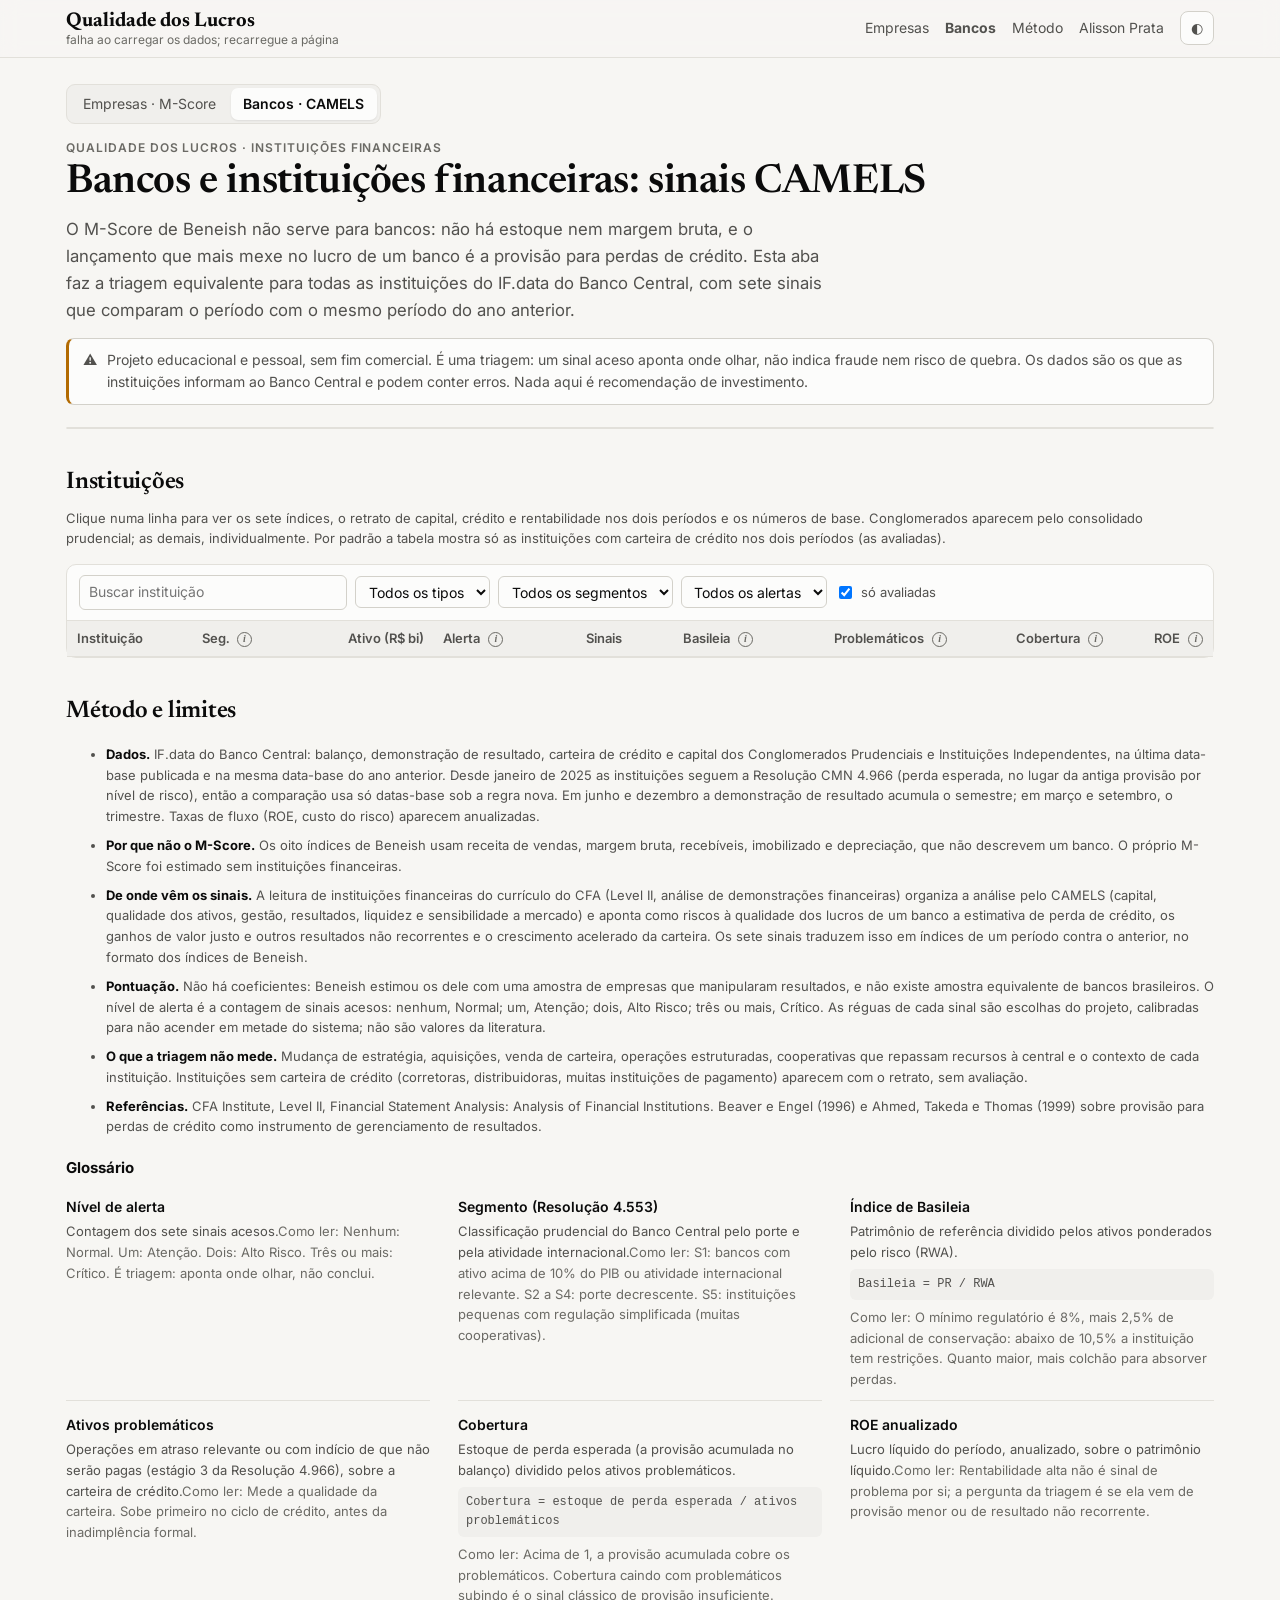
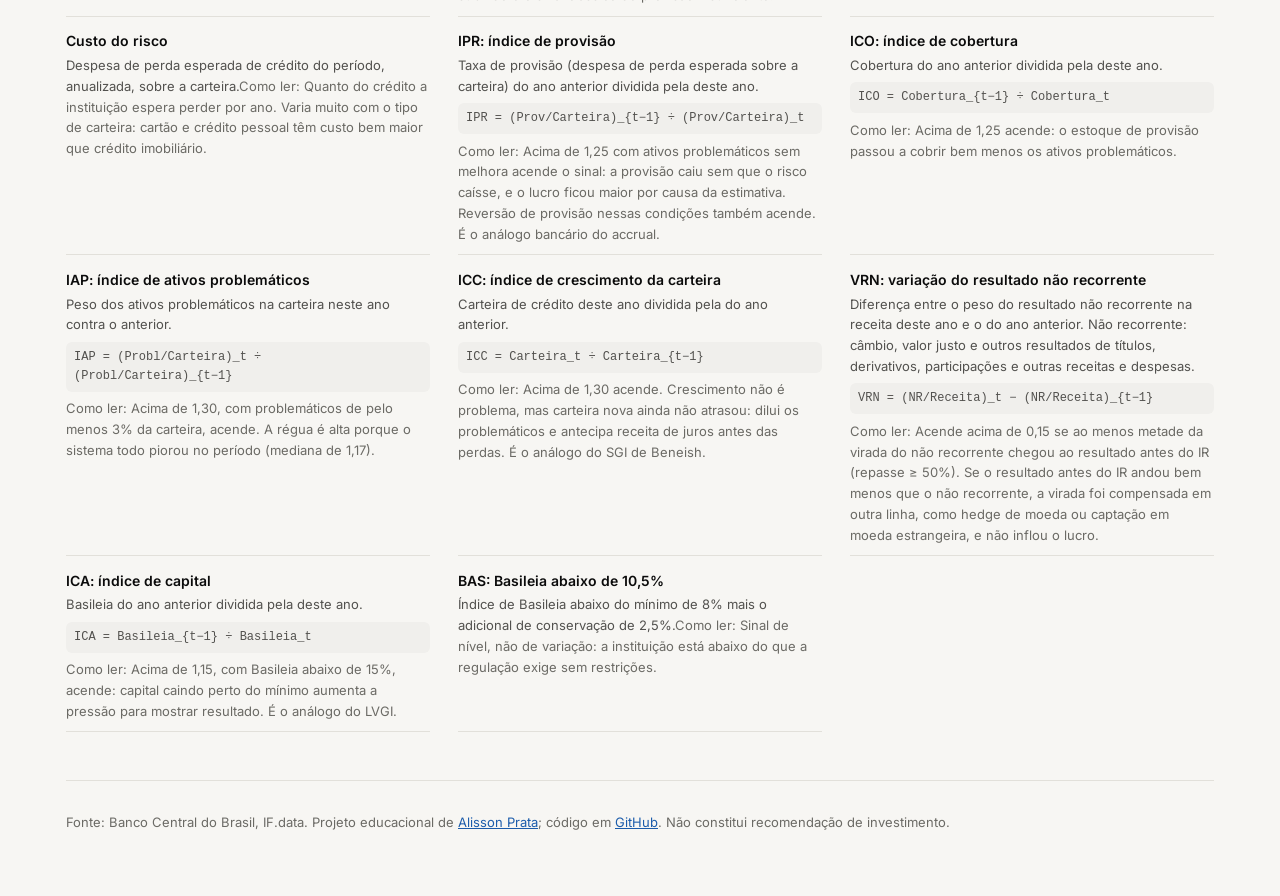
==== commit 1f1d7ae6: "VRN só acende se a virada do não recorrente chega ao resultado antes do IR Repasse = variação do res" ====
--- a/site/public/bancos/index.html
+++ b/site/public/bancos/index.html
@@ -169,7 +169,7 @@
   ico:{t:'ICO: índice de cobertura', d:'Cobertura do ano anterior dividida pela deste ano.', fx:'ICO = Cobertura_{t−1} ÷ Cobertura_t', l:'Acima de 1,25 acende: o estoque de provisão passou a cobrir bem menos os ativos problemáticos.'},
   iap:{t:'IAP: índice de ativos problemáticos', d:'Peso dos ativos problemáticos na carteira neste ano contra o anterior.', fx:'IAP = (Probl/Carteira)_t ÷ (Probl/Carteira)_{t−1}', l:'Acima de 1,30, com problemáticos de pelo menos 3% da carteira, acende. A régua é alta porque o sistema todo piorou no período (mediana de 1,17).'},
   icc:{t:'ICC: índice de crescimento da carteira', d:'Carteira de crédito deste ano dividida pela do ano anterior.', fx:'ICC = Carteira_t ÷ Carteira_{t−1}', l:'Acima de 1,30 acende. Crescimento não é problema, mas carteira nova ainda não atrasou: dilui os problemáticos e antecipa receita de juros antes das perdas. É o análogo do SGI de Beneish.'},
-  vrn:{t:'VRN: variação do resultado não recorrente', d:'Diferença entre o peso do resultado não recorrente na receita deste ano e o do ano anterior. Não recorrente: câmbio, valor justo e outros resultados de títulos, derivativos, participações e outras receitas e despesas.', fx:'VRN = (NR/Receita)_t − (NR/Receita)_{t−1}', l:'Acima de 0,15 acende: o lucro passou a depender mais de itens voláteis. Em bancos com hedge de investimento no exterior, parte desse resultado é compensada no imposto; leia a demonstração antes de concluir.'},
+  vrn:{t:'VRN: variação do resultado não recorrente', d:'Diferença entre o peso do resultado não recorrente na receita deste ano e o do ano anterior. Não recorrente: câmbio, valor justo e outros resultados de títulos, derivativos, participações e outras receitas e despesas.', fx:'VRN = (NR/Receita)_t − (NR/Receita)_{t−1}', l:'Acende acima de 0,15 se ao menos metade da virada do não recorrente chegou ao resultado antes do IR (repasse ≥ 50%). Se o resultado antes do IR andou bem menos que o não recorrente, a virada foi compensada em outra linha, como hedge de moeda ou captação em moeda estrangeira, e não inflou o lucro.'},
   ica:{t:'ICA: índice de capital', d:'Basileia do ano anterior dividida pela deste ano.', fx:'ICA = Basileia_{t−1} ÷ Basileia_t', l:'Acima de 1,15, com Basileia abaixo de 15%, acende: capital caindo perto do mínimo aumenta a pressão para mostrar resultado. É o análogo do LVGI.'},
   bas:{t:'BAS: Basileia abaixo de 10,5%', d:'Índice de Basileia abaixo do mínimo de 8% mais o adicional de conservação de 2,5%.', l:'Sinal de nível, não de variação: a instituição está abaixo do que a regulação exige sem restrições.'},
 };
@@ -255,8 +255,8 @@
         + '<div><small>Ativos problemáticos '+infoBtn('problematicos')+'</small><b>'+pct(i.problematicos)+'</b><em>'+T1+': '+pct(i1.problematicos)+'</em></div>'
         + '<div><small>ROE anualizado '+infoBtn('roe')+'</small><b>'+pct(i.roe)+'</b><em>'+T1+': '+pct(i1.roe)+'</em></div></div>';
       h += x.nsin ? '<h3>Sinais acesos</h3><ul class="pequeno" style="padding-left:1.1rem;margin:.2rem 0">'+x.sinais.map(s => '<li><b>'+s.toUpperCase()+'</b>'+(ix[s]!=null?' em '+fmt(ix[s], 2):'')+': '+SINAL[s]+'</li>').join('')+'</ul>' : '<p class="pequeno muted">Nenhum sinal aceso.</p>';
-      const regua = s => s==='bas' ? '< 10,5%' : s==='vrn' ? '> '+fmt(R[s],2) : '> '+fmt(R[s],2)+(s==='ipr'?' sem melhora do IAP':s==='iap'?' e ≥ 3%':s==='ica'?' e Basileia < 15%':'');
-      h += '<h3>Os sete sinais</h3>'+tabela(['Índice','Valor','Régua','Aceso'], SINAIS.map(s => '<tr><td class="t"><b>'+s.toUpperCase()+'</b> '+infoBtn(s)+'<br><span class="fraco">'+NOMES[s]+'</span></td><td>'+(s==='bas' ? pct(i.basileia) : fmt(ix[s], 2))+'</td><td>'+regua(s)+'</td><td>'+((x.sinais||[]).includes(s) ? '<span class="av">▲ sim</span>' : '<span class="fraco">não</span>')+'</td></tr>').join(''));
+      const regua = s => s==='bas' ? '< 10,5%' : s==='vrn' ? '> '+fmt(R[s],2)+' e repasse ≥ 50%' : '> '+fmt(R[s],2)+(s==='ipr'?' sem melhora do IAP':s==='iap'?' e ≥ 3%':s==='ica'?' e Basileia < 15%':'');
+      h += '<h3>Os sete sinais</h3>'+tabela(['Índice','Valor','Régua','Aceso'], SINAIS.map(s => '<tr><td class="t"><b>'+s.toUpperCase()+'</b> '+infoBtn(s)+'<br><span class="fraco">'+NOMES[s]+'</span></td><td>'+(s==='bas' ? pct(i.basileia) : fmt(ix[s], 2)+(s==='vrn' && ix.rep!=null ? '<br><span class="fraco">repasse '+pct(ix.rep)+'</span>' : ''))+'</td><td>'+regua(s)+'</td><td>'+((x.sinais||[]).includes(s) ? '<span class="av">▲ sim</span>' : '<span class="fraco">não</span>')+'</td></tr>').join(''));
     } else {
       h += '<div class="avisos"><b>Sem avaliação.</b> '+esc(x.motivo||'')+'.</div>';
     }
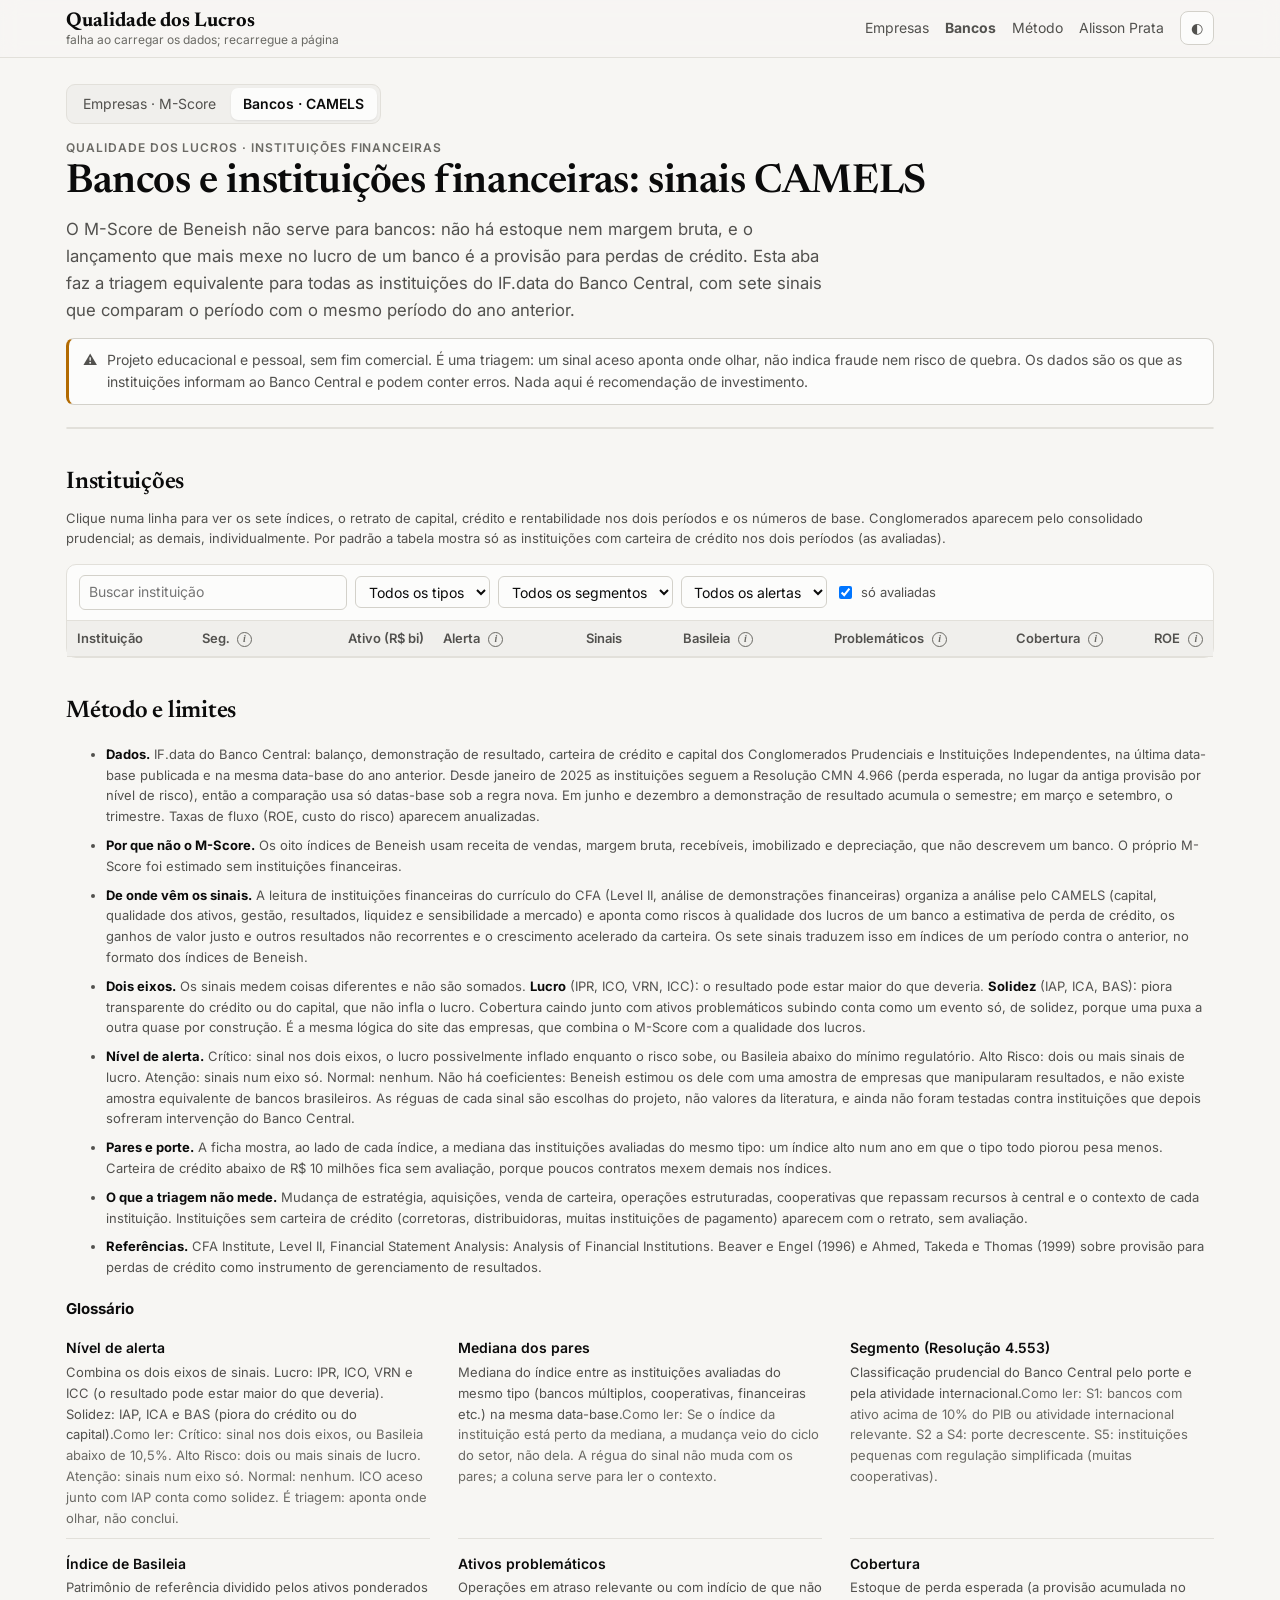
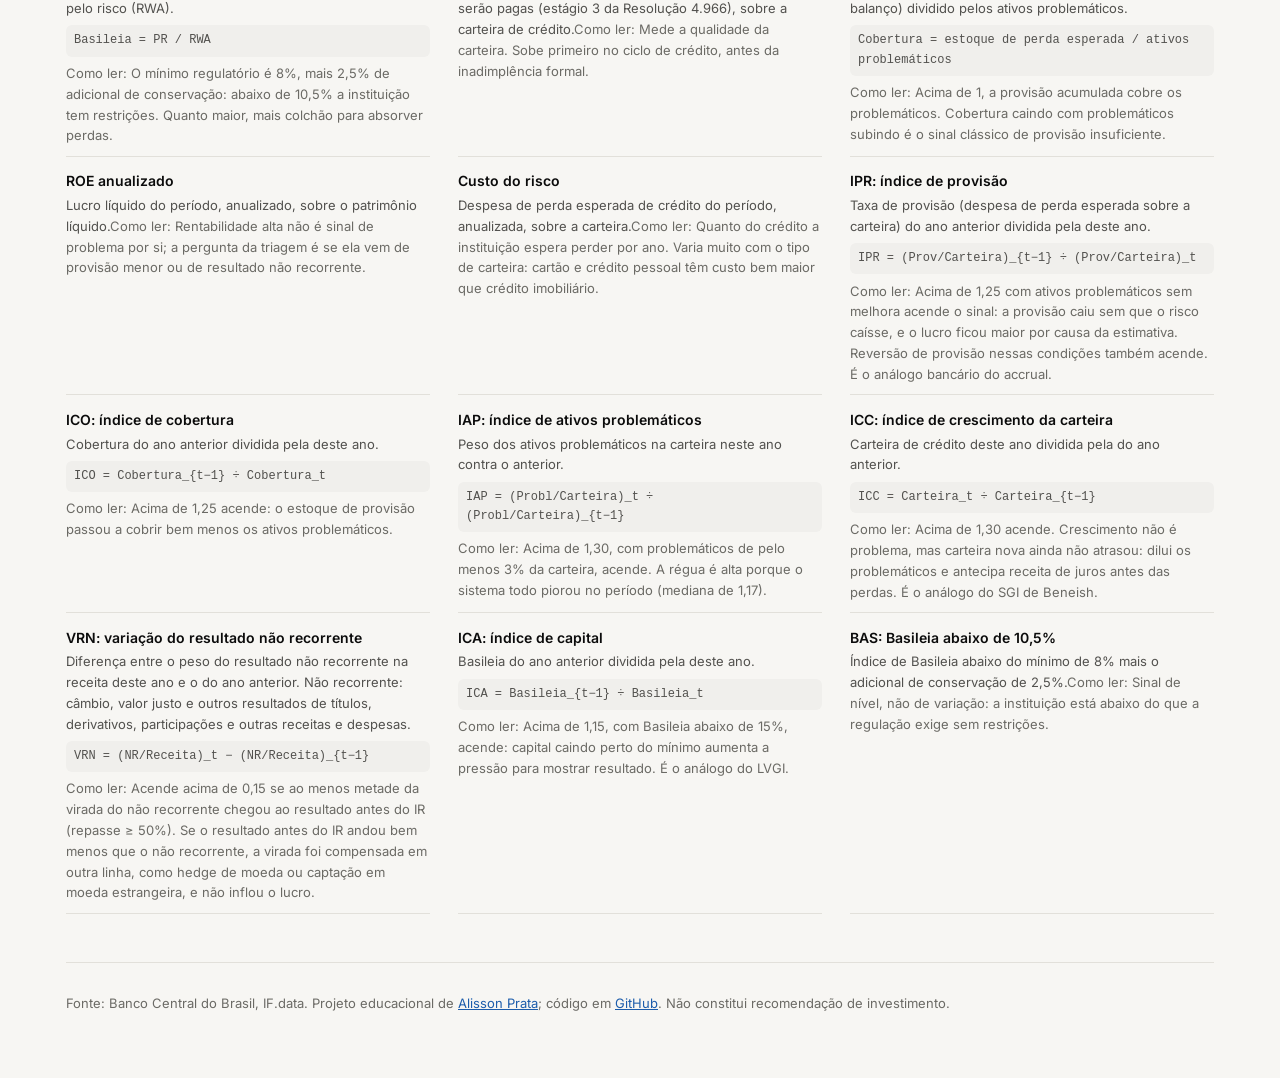
==== commit ee06ee53: "Bancos: alerta em dois eixos (lucro e solidez), mediana dos pares e piso de carteira Lucro (IPR, ICO" ====
--- a/site/public/bancos/index.html
+++ b/site/public/bancos/index.html
@@ -132,7 +132,9 @@
 <li><b>Dados.</b> IF.data do Banco Central: balanço, demonstração de resultado, carteira de crédito e capital dos Conglomerados Prudenciais e Instituições Independentes, na última data-base publicada e na mesma data-base do ano anterior. Desde janeiro de 2025 as instituições seguem a Resolução CMN 4.966 (perda esperada, no lugar da antiga provisão por nível de risco), então a comparação usa só datas-base sob a regra nova. Em junho e dezembro a demonstração de resultado acumula o semestre; em março e setembro, o trimestre. Taxas de fluxo (ROE, custo do risco) aparecem anualizadas.</li>
 <li><b>Por que não o M-Score.</b> Os oito índices de Beneish usam receita de vendas, margem bruta, recebíveis, imobilizado e depreciação, que não descrevem um banco. O próprio M-Score foi estimado sem instituições financeiras.</li>
 <li><b>De onde vêm os sinais.</b> A leitura de instituições financeiras do currículo do CFA (Level II, análise de demonstrações financeiras) organiza a análise pelo CAMELS (capital, qualidade dos ativos, gestão, resultados, liquidez e sensibilidade a mercado) e aponta como riscos à qualidade dos lucros de um banco a estimativa de perda de crédito, os ganhos de valor justo e outros resultados não recorrentes e o crescimento acelerado da carteira. Os sete sinais traduzem isso em índices de um período contra o anterior, no formato dos índices de Beneish.</li>
-<li><b>Pontuação.</b> Não há coeficientes: Beneish estimou os dele com uma amostra de empresas que manipularam resultados, e não existe amostra equivalente de bancos brasileiros. O nível de alerta é a contagem de sinais acesos: nenhum, Normal; um, Atenção; dois, Alto Risco; três ou mais, Crítico. As réguas de cada sinal são escolhas do projeto, calibradas para não acender em metade do sistema; não são valores da literatura.</li>
+<li><b>Dois eixos.</b> Os sinais medem coisas diferentes e não são somados. <b>Lucro</b> (IPR, ICO, VRN, ICC): o resultado pode estar maior do que deveria. <b>Solidez</b> (IAP, ICA, BAS): piora transparente do crédito ou do capital, que não infla o lucro. Cobertura caindo junto com ativos problemáticos subindo conta como um evento só, de solidez, porque uma puxa a outra quase por construção. É a mesma lógica do site das empresas, que combina o M-Score com a qualidade dos lucros.</li>
+<li><b>Nível de alerta.</b> Crítico: sinal nos dois eixos, o lucro possivelmente inflado enquanto o risco sobe, ou Basileia abaixo do mínimo regulatório. Alto Risco: dois ou mais sinais de lucro. Atenção: sinais num eixo só. Normal: nenhum. Não há coeficientes: Beneish estimou os dele com uma amostra de empresas que manipularam resultados, e não existe amostra equivalente de bancos brasileiros. As réguas de cada sinal são escolhas do projeto, não valores da literatura, e ainda não foram testadas contra instituições que depois sofreram intervenção do Banco Central.</li>
+<li><b>Pares e porte.</b> A ficha mostra, ao lado de cada índice, a mediana das instituições avaliadas do mesmo tipo: um índice alto num ano em que o tipo todo piorou pesa menos. Carteira de crédito abaixo de R$ 10 milhões fica sem avaliação, porque poucos contratos mexem demais nos índices.</li>
 <li><b>O que a triagem não mede.</b> Mudança de estratégia, aquisições, venda de carteira, operações estruturadas, cooperativas que repassam recursos à central e o contexto de cada instituição. Instituições sem carteira de crédito (corretoras, distribuidoras, muitas instituições de pagamento) aparecem com o retrato, sem avaliação.</li>
 <li><b>Referências.</b> CFA Institute, Level II, Financial Statement Analysis: Analysis of Financial Institutions. Beaver e Engel (1996) e Ahmed, Takeda e Thomas (1999) sobre provisão para perdas de crédito como instrumento de gerenciamento de resultados.</li>
 </ul>
@@ -154,11 +156,13 @@
 const semA = t => String(t||'').normalize('NFD').replace(/[̀-ͯ]/g,'').toLowerCase();
 const COR_ALERTA = {'Crítico':'var(--pos-2)','Alto Risco':'var(--pos-1)','Atenção':'var(--aviso)','Normal':'var(--neu)'};
 const ORDEM_ALERTA = {'Crítico':3,'Alto Risco':2,'Atenção':1,'Normal':0};
-const SINAIS = ['ipr','ico','iap','icc','vrn','ica','bas'];
+const SINAIS = ['ipr','ico','vrn','icc','iap','ica','bas'];
+const EIXO = {ipr:'lucro', ico:'lucro', vrn:'lucro', icc:'lucro', iap:'solidez', ica:'solidez', bas:'solidez'};
 const NOMES = {ipr:'Provisão', ico:'Cobertura', iap:'Ativos problemáticos', icc:'Crescimento da carteira', vrn:'Resultado não recorrente', ica:'Capital', bas:'Basileia abaixo do mínimo'};
 const SINAL = {ipr:'provisão caiu sem queda do risco', ico:'cobertura dos problemáticos caiu', iap:'ativos problemáticos subiram', icc:'carteira cresceu rápido', vrn:'lucro mais dependente de resultado não recorrente', ica:'capital caindo perto do mínimo', bas:'Basileia abaixo de 10,5%'};
 const GLOSS = {
-  alerta:{t:'Nível de alerta', d:'Contagem dos sete sinais acesos.', l:'Nenhum: Normal. Um: Atenção. Dois: Alto Risco. Três ou mais: Crítico. É triagem: aponta onde olhar, não conclui.'},
+  alerta:{t:'Nível de alerta', d:'Combina os dois eixos de sinais. Lucro: IPR, ICO, VRN e ICC (o resultado pode estar maior do que deveria). Solidez: IAP, ICA e BAS (piora do crédito ou do capital).', l:'Crítico: sinal nos dois eixos, ou Basileia abaixo de 10,5%. Alto Risco: dois ou mais sinais de lucro. Atenção: sinais num eixo só. Normal: nenhum. ICO aceso junto com IAP conta como solidez. É triagem: aponta onde olhar, não conclui.'},
+  pares:{t:'Mediana dos pares', d:'Mediana do índice entre as instituições avaliadas do mesmo tipo (bancos múltiplos, cooperativas, financeiras etc.) na mesma data-base.', l:'Se o índice da instituição está perto da mediana, a mudança veio do ciclo do setor, não dela. A régua do sinal não muda com os pares; a coluna serve para ler o contexto.'},
   segmento:{t:'Segmento (Resolução 4.553)', d:'Classificação prudencial do Banco Central pelo porte e pela atividade internacional.', l:'S1: bancos com ativo acima de 10% do PIB ou atividade internacional relevante. S2 a S4: porte decrescente. S5: instituições pequenas com regulação simplificada (muitas cooperativas).'},
   basileia:{t:'Índice de Basileia', d:'Patrimônio de referência dividido pelos ativos ponderados pelo risco (RWA).', fx:'Basileia = PR / RWA', l:'O mínimo regulatório é 8%, mais 2,5% de adicional de conservação: abaixo de 10,5% a instituição tem restrições. Quanto maior, mais colchão para absorver perdas.'},
   problematicos:{t:'Ativos problemáticos', d:'Operações em atraso relevante ou com indício de que não serão pagas (estágio 3 da Resolução 4.966), sobre a carteira de crédito.', l:'Mede a qualidade da carteira. Sobe primeiro no ciclo de crédito, antes da inadimplência formal.'},
@@ -206,12 +210,12 @@
   const conta = a => ok.filter(x => x.alerta===a).length;
   document.getElementById('tiles').innerHTML = [
     ['Instituições avaliadas', ok.length, 'de '+I.length+' no IF.data'],
-    ['Alerta crítico', conta('Crítico'), 'três ou mais sinais'],
-    ['Alto risco', conta('Alto Risco'), 'dois sinais'],
+    ['Alerta crítico', conta('Crítico'), 'lucro e solidez, ou Basileia < 10,5%'],
+    ['Alto risco', conta('Alto Risco'), 'dois ou mais sinais de lucro'],
     ['Sinal mais comum', (() => { const c = {}; ok.forEach(x => x.sinais.forEach(s => c[s] = (c[s]||0)+1)); const k = Object.keys(c).sort((a,b) => c[b]-c[a])[0]; return k ? k.toUpperCase() : '–'; })(), 'entre as avaliadas'],
     ['Basileia mediana', pct(d3m(ok.map(x => x.basileia))), 'mínimo regulatório: 10,5%'],
   ].map(x => '<div class="tile"><span>'+x[0]+'</span><b>'+x[1]+'</b><small>'+x[2]+'</small></div>').join('');
-  document.getElementById('semDados').textContent = (I.length-ok.length)+' instituições sem avaliação: sem carteira de crédito nos dois períodos, sem dado na data-base anterior ou com patrimônio líquido não positivo.';
+  document.getElementById('semDados').textContent = (I.length-ok.length)+' instituições sem avaliação: sem carteira de crédito nos dois períodos, carteira abaixo de R$ 10 milhões, sem dado na data-base anterior ou com patrimônio líquido não positivo.';
   [...new Set(I.map(x => x.tipo))].sort().forEach(s => { const o = document.createElement('option'); o.value = o.textContent = s; document.getElementById('fTipo').appendChild(o); });
 
   const corpo = document.querySelector('#tab tbody');
@@ -247,16 +251,16 @@
     const u = new URL(location.href); u.searchParams.set('inst', cod);
     if (daUrl || document.body.classList.contains('aberta')) history.replaceState(history.state, '', u); else { history.pushState({ficha:1}, '', u); empilhou = true; }
     document.getElementById('gCab').innerHTML = '<div class="kicker">'+esc(x.tipo)+' · '+esc(x.segmento)+' · '+esc(x.consolidacao)+'</div><h2 id="gTitulo">'+esc(x.nome)+'</h2><span class="fraco pequeno">'+esc(x.controle)+(x.uf?' · '+esc(x.uf):'')+' · '+T+' contra '+T1+' ('+per+')</span>';
-    const i = x.ind || {}, i1 = x.ind_t1 || {}, ix = x.indices || {}, R = D.reguas;
+    const i = x.ind || {}, i1 = x.ind_t1 || {}, ix = x.indices || {}, R = D.reguas, P = (D.pares||{})[x.tipo] || {};
     let h = '';
     if (x.avaliavel) {
-      h += '<div class="grade"><div><small>Nível de alerta '+infoBtn('alerta')+'</small><b><span class="badge" style="font-size:1rem"><i style="background:'+COR_ALERTA[x.alerta]+';width:11px;height:11px"></i>'+x.alerta+'</span></b><em>'+x.nsin+' de 7 sinais</em></div>'
+      h += '<div class="grade"><div><small>Nível de alerta '+infoBtn('alerta')+'</small><b><span class="badge" style="font-size:1rem"><i style="background:'+COR_ALERTA[x.alerta]+';width:11px;height:11px"></i>'+x.alerta+'</span></b><em>lucro: '+(x.eixos.lucro.length||'nenhum')+' · solidez: '+(x.eixos.solidez.length||'nenhum')+'</em></div>'
         + '<div><small>Basileia '+infoBtn('basileia')+'</small><b>'+pct(i.basileia)+'</b><em>'+T1+': '+pct(i1.basileia)+'</em></div>'
         + '<div><small>Ativos problemáticos '+infoBtn('problematicos')+'</small><b>'+pct(i.problematicos)+'</b><em>'+T1+': '+pct(i1.problematicos)+'</em></div>'
         + '<div><small>ROE anualizado '+infoBtn('roe')+'</small><b>'+pct(i.roe)+'</b><em>'+T1+': '+pct(i1.roe)+'</em></div></div>';
-      h += x.nsin ? '<h3>Sinais acesos</h3><ul class="pequeno" style="padding-left:1.1rem;margin:.2rem 0">'+x.sinais.map(s => '<li><b>'+s.toUpperCase()+'</b>'+(ix[s]!=null?' em '+fmt(ix[s], 2):'')+': '+SINAL[s]+'</li>').join('')+'</ul>' : '<p class="pequeno muted">Nenhum sinal aceso.</p>';
+      h += x.nsin ? '<h3>Sinais acesos</h3><ul class="pequeno" style="padding-left:1.1rem;margin:.2rem 0">'+x.sinais.map(s => '<li><b>'+s.toUpperCase()+'</b>'+(ix[s]!=null?' em '+fmt(ix[s], 2):'')+': '+SINAL[s]+' <span class="fraco">('+(x.eixos.lucro.includes(s)?'lucro':'solidez')+')</span></li>').join('')+'</ul>' : '<p class="pequeno muted">Nenhum sinal aceso.</p>';
       const regua = s => s==='bas' ? '< 10,5%' : s==='vrn' ? '> '+fmt(R[s],2)+' e repasse ≥ 50%' : '> '+fmt(R[s],2)+(s==='ipr'?' sem melhora do IAP':s==='iap'?' e ≥ 3%':s==='ica'?' e Basileia < 15%':'');
-      h += '<h3>Os sete sinais</h3>'+tabela(['Índice','Valor','Régua','Aceso'], SINAIS.map(s => '<tr><td class="t"><b>'+s.toUpperCase()+'</b> '+infoBtn(s)+'<br><span class="fraco">'+NOMES[s]+'</span></td><td>'+(s==='bas' ? pct(i.basileia) : fmt(ix[s], 2)+(s==='vrn' && ix.rep!=null ? '<br><span class="fraco">repasse '+pct(ix.rep)+'</span>' : ''))+'</td><td>'+regua(s)+'</td><td>'+((x.sinais||[]).includes(s) ? '<span class="av">▲ sim</span>' : '<span class="fraco">não</span>')+'</td></tr>').join(''));
+      h += '<h3>Os sete sinais</h3>'+tabela(['Índice','Valor','Pares '+infoBtn('pares'),'Régua','Aceso'], SINAIS.map(s => '<tr><td class="t"><b>'+s.toUpperCase()+'</b> '+infoBtn(s)+'<br><span class="fraco">'+NOMES[s]+' · '+(x.eixos.solidez.includes(s) ? 'solidez' : EIXO[s])+'</span></td><td>'+(s==='bas' ? pct(i.basileia) : fmt(ix[s], 2)+(s==='vrn' && ix.rep!=null ? '<br><span class="fraco">repasse '+pct(ix.rep)+'</span>' : ''))+'</td><td class="fraco">'+(s==='bas' ? pct(P.basileia) : fmt(P[s], 2))+'</td><td>'+regua(s)+'</td><td>'+((x.sinais||[]).includes(s) ? '<span class="av">▲ sim</span>' : '<span class="fraco">não</span>')+'</td></tr>').join(''));
     } else {
       h += '<div class="avisos"><b>Sem avaliação.</b> '+esc(x.motivo||'')+'.</div>';
     }
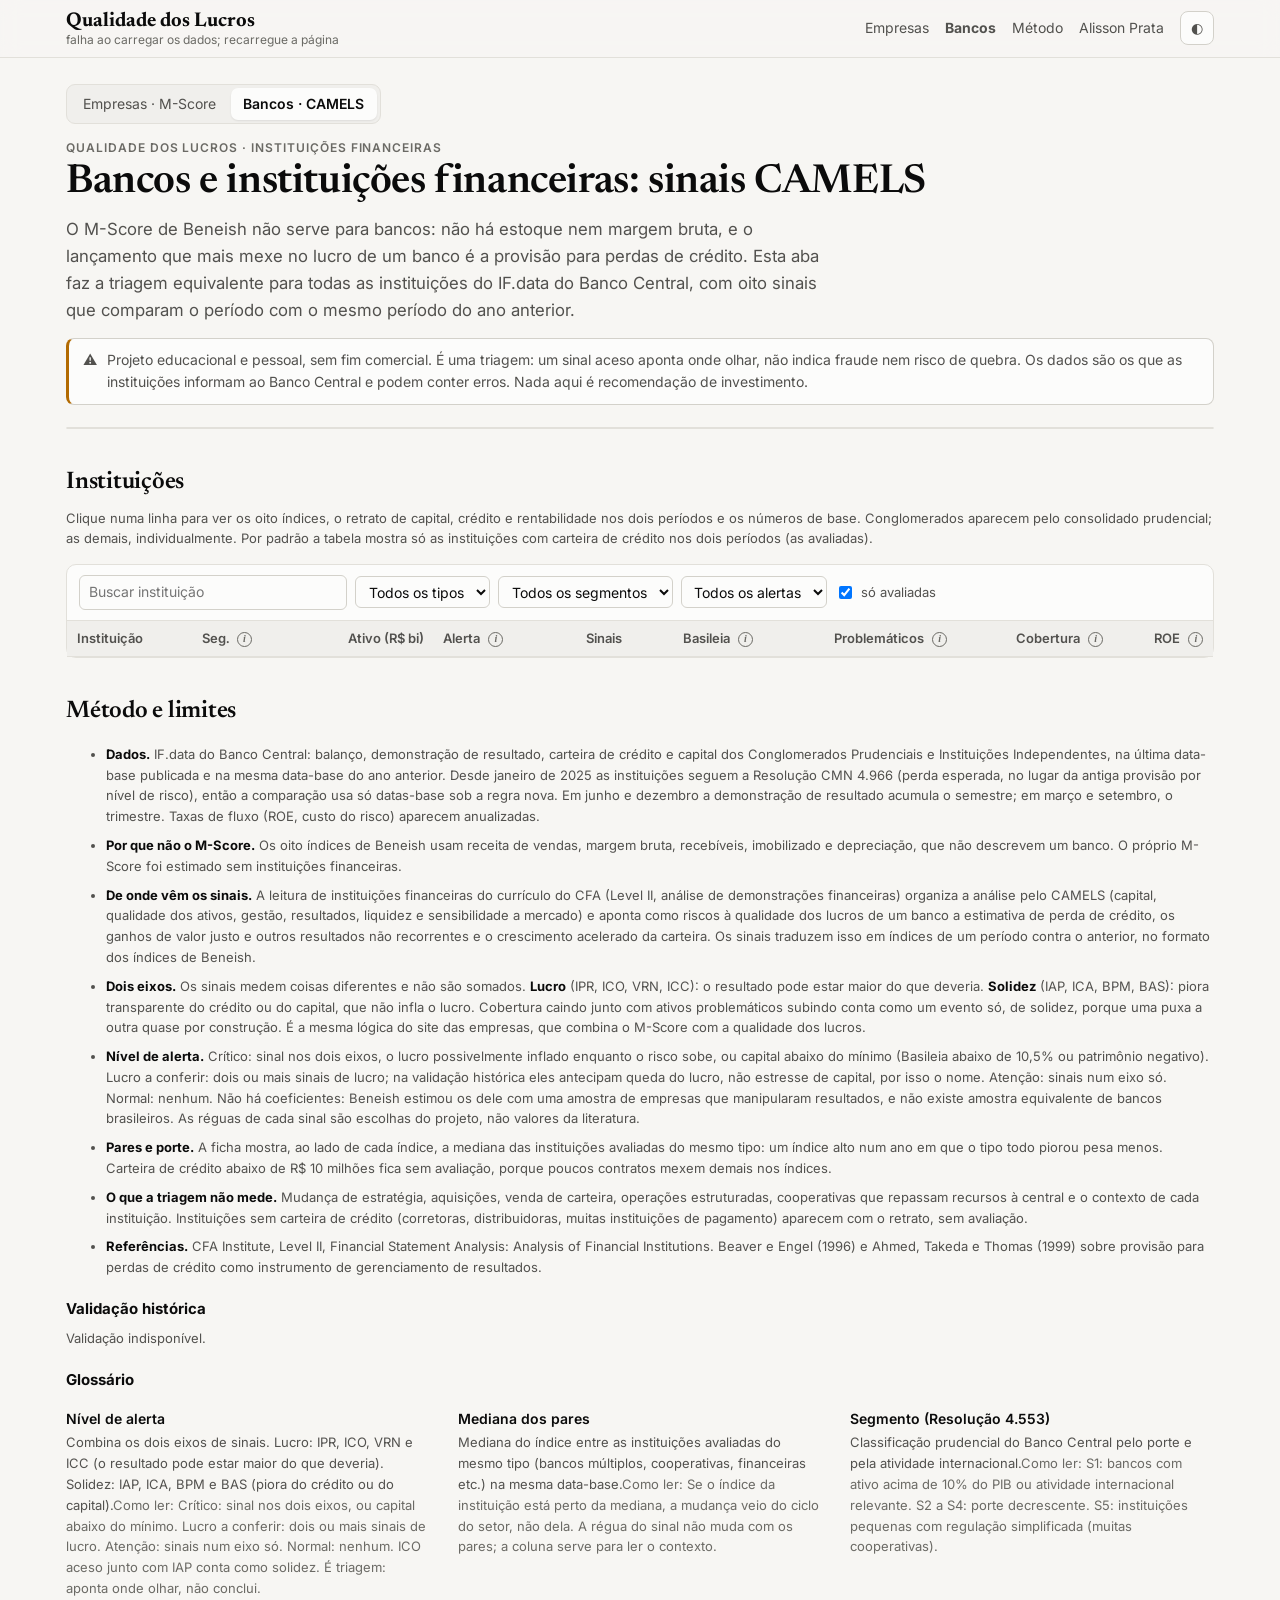
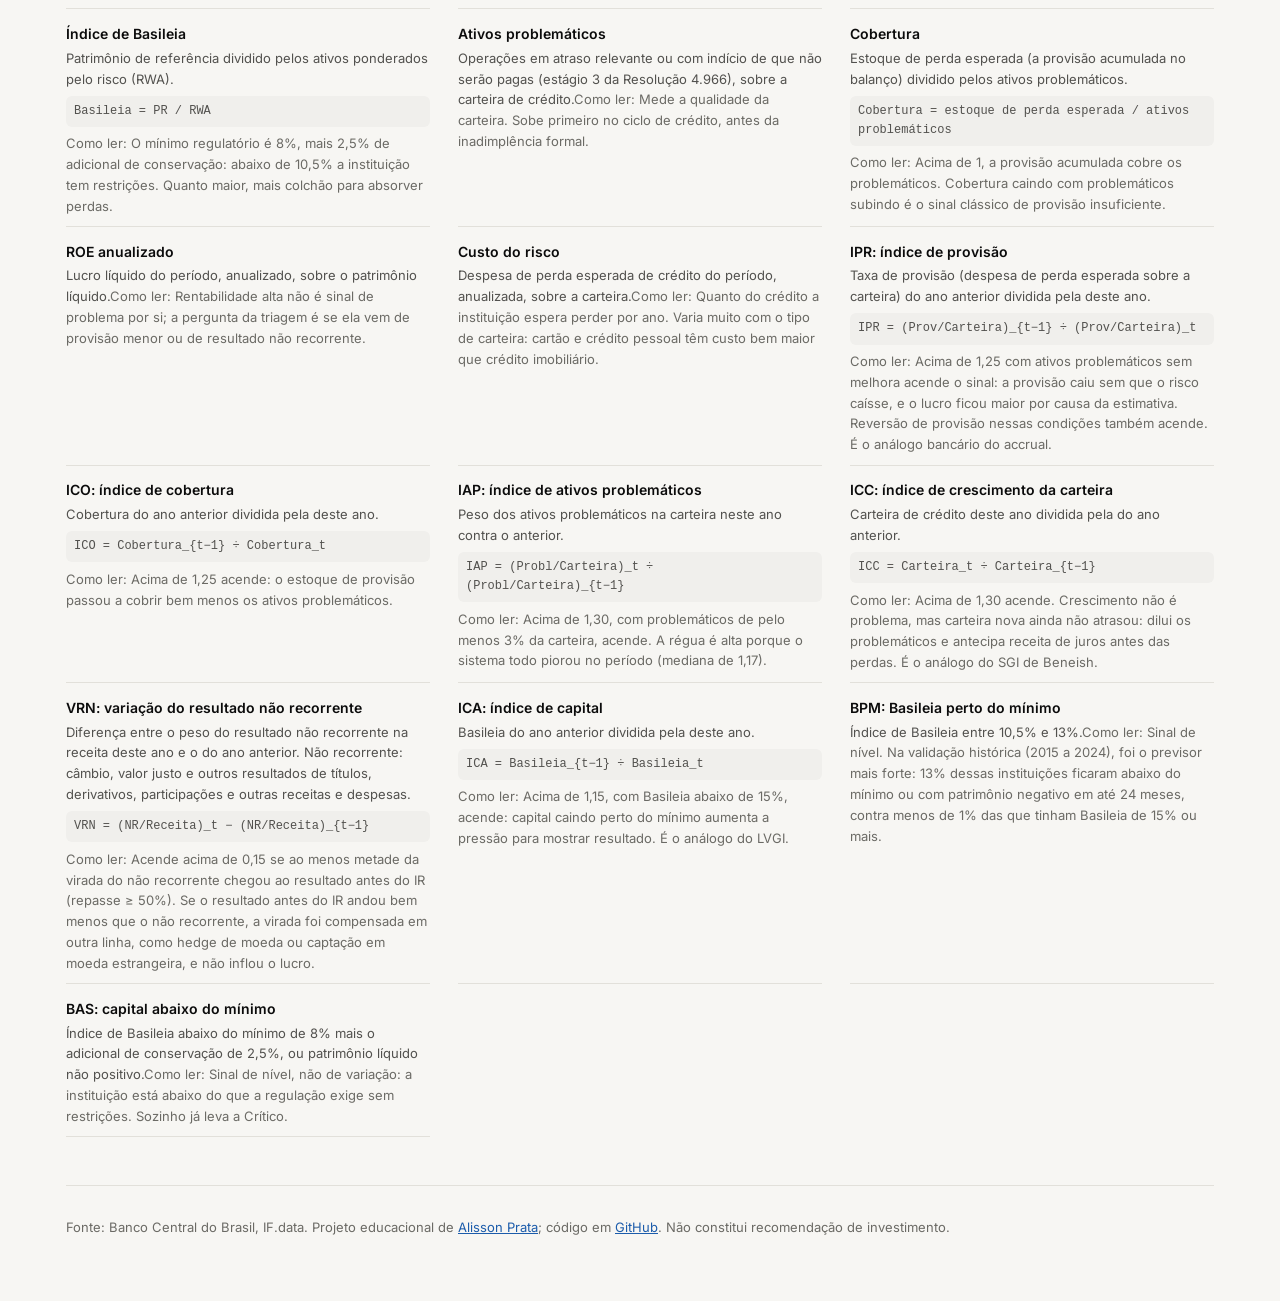
==== commit b30069f3: "Bancos: validação histórica e regras ajustadas pelo resultado validacao_bancos.py roda os sinais de " ====
--- a/site/public/bancos/index.html
+++ b/site/public/bancos/index.html
@@ -97,20 +97,20 @@
 <nav class="abas" aria-label="Universo"><a href="/">Empresas · M-Score</a><a href="/bancos/" aria-current="page">Bancos · CAMELS</a></nav>
 <div class="kicker">Qualidade dos lucros · instituições financeiras</div>
 <h1>Bancos e instituições financeiras: sinais CAMELS</h1>
-<p class="dek">O M-Score de Beneish não serve para bancos: não há estoque nem margem bruta, e o lançamento que mais mexe no lucro de um banco é a provisão para perdas de crédito. Esta aba faz a triagem equivalente para todas as instituições do IF.data do Banco Central, com sete sinais que comparam o período com o mesmo período do ano anterior. <span id="dekAnos"></span></p>
+<p class="dek">O M-Score de Beneish não serve para bancos: não há estoque nem margem bruta, e o lançamento que mais mexe no lucro de um banco é a provisão para perdas de crédito. Esta aba faz a triagem equivalente para todas as instituições do IF.data do Banco Central, com oito sinais que comparam o período com o mesmo período do ano anterior. <span id="dekAnos"></span></p>
 <div class="educ" role="note"><span aria-hidden="true">⚠</span><span>Projeto educacional e pessoal, sem fim comercial. É uma triagem: um sinal aceso aponta onde olhar, não indica fraude nem risco de quebra. Os dados são os que as instituições informam ao Banco Central e podem conter erros. Nada aqui é recomendação de investimento.</span></div>
 
 <div class="tiles" id="tiles"></div>
 
 <section id="instituicoes">
 <h2>Instituições</h2>
-<p class="muted pequeno">Clique numa linha para ver os sete índices, o retrato de capital, crédito e rentabilidade nos dois períodos e os números de base. Conglomerados aparecem pelo consolidado prudencial; as demais, individualmente. Por padrão a tabela mostra só as instituições com carteira de crédito nos dois períodos (as avaliadas).</p>
+<p class="muted pequeno">Clique numa linha para ver os oito índices, o retrato de capital, crédito e rentabilidade nos dois períodos e os números de base. Conglomerados aparecem pelo consolidado prudencial; as demais, individualmente. Por padrão a tabela mostra só as instituições com carteira de crédito nos dois períodos (as avaliadas).</p>
 <div class="painel">
 <div class="filtros">
 <input id="fBusca" type="search" placeholder="Buscar instituição" aria-label="Buscar instituição">
 <select id="fTipo" aria-label="Tipo de instituição"><option value="">Todos os tipos</option></select>
 <select id="fSeg" aria-label="Segmento"><option value="">Todos os segmentos</option><option>S1</option><option>S2</option><option>S3</option><option>S4</option><option>S5</option></select>
-<select id="fAlerta" aria-label="Nível de alerta"><option value="">Todos os alertas</option><option>Crítico</option><option>Alto Risco</option><option>Atenção</option><option>Normal</option></select>
+<select id="fAlerta" aria-label="Nível de alerta"><option value="">Todos os alertas</option><option>Crítico</option><option>Lucro a conferir</option><option>Atenção</option><option>Normal</option></select>
 <label class="chk"><input type="checkbox" id="fAval" checked> só avaliadas</label>
 <span class="espaco"></span><span id="fInfo" class="pequeno fraco" aria-live="polite"></span><button id="fLimpar" hidden>Limpar filtros</button>
 </div>
@@ -131,13 +131,15 @@
 <ul class="metodo pequeno">
 <li><b>Dados.</b> IF.data do Banco Central: balanço, demonstração de resultado, carteira de crédito e capital dos Conglomerados Prudenciais e Instituições Independentes, na última data-base publicada e na mesma data-base do ano anterior. Desde janeiro de 2025 as instituições seguem a Resolução CMN 4.966 (perda esperada, no lugar da antiga provisão por nível de risco), então a comparação usa só datas-base sob a regra nova. Em junho e dezembro a demonstração de resultado acumula o semestre; em março e setembro, o trimestre. Taxas de fluxo (ROE, custo do risco) aparecem anualizadas.</li>
 <li><b>Por que não o M-Score.</b> Os oito índices de Beneish usam receita de vendas, margem bruta, recebíveis, imobilizado e depreciação, que não descrevem um banco. O próprio M-Score foi estimado sem instituições financeiras.</li>
-<li><b>De onde vêm os sinais.</b> A leitura de instituições financeiras do currículo do CFA (Level II, análise de demonstrações financeiras) organiza a análise pelo CAMELS (capital, qualidade dos ativos, gestão, resultados, liquidez e sensibilidade a mercado) e aponta como riscos à qualidade dos lucros de um banco a estimativa de perda de crédito, os ganhos de valor justo e outros resultados não recorrentes e o crescimento acelerado da carteira. Os sete sinais traduzem isso em índices de um período contra o anterior, no formato dos índices de Beneish.</li>
-<li><b>Dois eixos.</b> Os sinais medem coisas diferentes e não são somados. <b>Lucro</b> (IPR, ICO, VRN, ICC): o resultado pode estar maior do que deveria. <b>Solidez</b> (IAP, ICA, BAS): piora transparente do crédito ou do capital, que não infla o lucro. Cobertura caindo junto com ativos problemáticos subindo conta como um evento só, de solidez, porque uma puxa a outra quase por construção. É a mesma lógica do site das empresas, que combina o M-Score com a qualidade dos lucros.</li>
-<li><b>Nível de alerta.</b> Crítico: sinal nos dois eixos, o lucro possivelmente inflado enquanto o risco sobe, ou Basileia abaixo do mínimo regulatório. Alto Risco: dois ou mais sinais de lucro. Atenção: sinais num eixo só. Normal: nenhum. Não há coeficientes: Beneish estimou os dele com uma amostra de empresas que manipularam resultados, e não existe amostra equivalente de bancos brasileiros. As réguas de cada sinal são escolhas do projeto, não valores da literatura, e ainda não foram testadas contra instituições que depois sofreram intervenção do Banco Central.</li>
+<li><b>De onde vêm os sinais.</b> A leitura de instituições financeiras do currículo do CFA (Level II, análise de demonstrações financeiras) organiza a análise pelo CAMELS (capital, qualidade dos ativos, gestão, resultados, liquidez e sensibilidade a mercado) e aponta como riscos à qualidade dos lucros de um banco a estimativa de perda de crédito, os ganhos de valor justo e outros resultados não recorrentes e o crescimento acelerado da carteira. Os sinais traduzem isso em índices de um período contra o anterior, no formato dos índices de Beneish.</li>
+<li><b>Dois eixos.</b> Os sinais medem coisas diferentes e não são somados. <b>Lucro</b> (IPR, ICO, VRN, ICC): o resultado pode estar maior do que deveria. <b>Solidez</b> (IAP, ICA, BPM, BAS): piora transparente do crédito ou do capital, que não infla o lucro. Cobertura caindo junto com ativos problemáticos subindo conta como um evento só, de solidez, porque uma puxa a outra quase por construção. É a mesma lógica do site das empresas, que combina o M-Score com a qualidade dos lucros.</li>
+<li><b>Nível de alerta.</b> Crítico: sinal nos dois eixos, o lucro possivelmente inflado enquanto o risco sobe, ou capital abaixo do mínimo (Basileia abaixo de 10,5% ou patrimônio negativo). Lucro a conferir: dois ou mais sinais de lucro; na validação histórica eles antecipam queda do lucro, não estresse de capital, por isso o nome. Atenção: sinais num eixo só. Normal: nenhum. Não há coeficientes: Beneish estimou os dele com uma amostra de empresas que manipularam resultados, e não existe amostra equivalente de bancos brasileiros. As réguas de cada sinal são escolhas do projeto, não valores da literatura.</li>
 <li><b>Pares e porte.</b> A ficha mostra, ao lado de cada índice, a mediana das instituições avaliadas do mesmo tipo: um índice alto num ano em que o tipo todo piorou pesa menos. Carteira de crédito abaixo de R$ 10 milhões fica sem avaliação, porque poucos contratos mexem demais nos índices.</li>
 <li><b>O que a triagem não mede.</b> Mudança de estratégia, aquisições, venda de carteira, operações estruturadas, cooperativas que repassam recursos à central e o contexto de cada instituição. Instituições sem carteira de crédito (corretoras, distribuidoras, muitas instituições de pagamento) aparecem com o retrato, sem avaliação.</li>
 <li><b>Referências.</b> CFA Institute, Level II, Financial Statement Analysis: Analysis of Financial Institutions. Beaver e Engel (1996) e Ahmed, Takeda e Thomas (1999) sobre provisão para perdas de crédito como instrumento de gerenciamento de resultados.</li>
 </ul>
+<h3>Validação histórica</h3>
+<div id="validacao" class="pequeno muted"><p>Carregando…</p></div>
 <h3>Glossário</h3>
 <dl id="glossario" class="glossario"></dl>
 </section>
@@ -154,14 +156,14 @@
 const pct = (v, c=1) => v==null||isNaN(v) ? '–' : fmt(100*v, c)+'%';
 const esc = t => String(t ?? '').replace(/&/g,'&amp;').replace(/</g,'&lt;').replace(/"/g,'&quot;');
 const semA = t => String(t||'').normalize('NFD').replace(/[̀-ͯ]/g,'').toLowerCase();
-const COR_ALERTA = {'Crítico':'var(--pos-2)','Alto Risco':'var(--pos-1)','Atenção':'var(--aviso)','Normal':'var(--neu)'};
-const ORDEM_ALERTA = {'Crítico':3,'Alto Risco':2,'Atenção':1,'Normal':0};
-const SINAIS = ['ipr','ico','vrn','icc','iap','ica','bas'];
-const EIXO = {ipr:'lucro', ico:'lucro', vrn:'lucro', icc:'lucro', iap:'solidez', ica:'solidez', bas:'solidez'};
-const NOMES = {ipr:'Provisão', ico:'Cobertura', iap:'Ativos problemáticos', icc:'Crescimento da carteira', vrn:'Resultado não recorrente', ica:'Capital', bas:'Basileia abaixo do mínimo'};
-const SINAL = {ipr:'provisão caiu sem queda do risco', ico:'cobertura dos problemáticos caiu', iap:'ativos problemáticos subiram', icc:'carteira cresceu rápido', vrn:'lucro mais dependente de resultado não recorrente', ica:'capital caindo perto do mínimo', bas:'Basileia abaixo de 10,5%'};
+const COR_ALERTA = {'Crítico':'var(--pos-2)','Lucro a conferir':'var(--pos-1)','Atenção':'var(--aviso)','Normal':'var(--neu)'};
+const ORDEM_ALERTA = {'Crítico':3,'Lucro a conferir':2,'Atenção':1,'Normal':0};
+const SINAIS = ['ipr','ico','vrn','icc','iap','ica','bpm','bas'];
+const EIXO = {ipr:'lucro', ico:'lucro', vrn:'lucro', icc:'lucro', iap:'solidez', ica:'solidez', bpm:'solidez', bas:'solidez'};
+const NOMES = {ipr:'Provisão', ico:'Cobertura', iap:'Ativos problemáticos', icc:'Crescimento da carteira', vrn:'Resultado não recorrente', ica:'Capital', bpm:'Basileia perto do mínimo', bas:'Capital abaixo do mínimo'};
+const SINAL = {ipr:'provisão caiu sem queda do risco', ico:'cobertura dos problemáticos caiu', iap:'ativos problemáticos subiram', icc:'carteira cresceu rápido', vrn:'lucro mais dependente de resultado não recorrente', ica:'capital caindo perto do mínimo', bpm:'Basileia entre 10,5% e 13%', bas:'Basileia abaixo de 10,5% ou patrimônio negativo'};
 const GLOSS = {
-  alerta:{t:'Nível de alerta', d:'Combina os dois eixos de sinais. Lucro: IPR, ICO, VRN e ICC (o resultado pode estar maior do que deveria). Solidez: IAP, ICA e BAS (piora do crédito ou do capital).', l:'Crítico: sinal nos dois eixos, ou Basileia abaixo de 10,5%. Alto Risco: dois ou mais sinais de lucro. Atenção: sinais num eixo só. Normal: nenhum. ICO aceso junto com IAP conta como solidez. É triagem: aponta onde olhar, não conclui.'},
+  alerta:{t:'Nível de alerta', d:'Combina os dois eixos de sinais. Lucro: IPR, ICO, VRN e ICC (o resultado pode estar maior do que deveria). Solidez: IAP, ICA, BPM e BAS (piora do crédito ou do capital).', l:'Crítico: sinal nos dois eixos, ou capital abaixo do mínimo. Lucro a conferir: dois ou mais sinais de lucro. Atenção: sinais num eixo só. Normal: nenhum. ICO aceso junto com IAP conta como solidez. É triagem: aponta onde olhar, não conclui.'},
   pares:{t:'Mediana dos pares', d:'Mediana do índice entre as instituições avaliadas do mesmo tipo (bancos múltiplos, cooperativas, financeiras etc.) na mesma data-base.', l:'Se o índice da instituição está perto da mediana, a mudança veio do ciclo do setor, não dela. A régua do sinal não muda com os pares; a coluna serve para ler o contexto.'},
   segmento:{t:'Segmento (Resolução 4.553)', d:'Classificação prudencial do Banco Central pelo porte e pela atividade internacional.', l:'S1: bancos com ativo acima de 10% do PIB ou atividade internacional relevante. S2 a S4: porte decrescente. S5: instituições pequenas com regulação simplificada (muitas cooperativas).'},
   basileia:{t:'Índice de Basileia', d:'Patrimônio de referência dividido pelos ativos ponderados pelo risco (RWA).', fx:'Basileia = PR / RWA', l:'O mínimo regulatório é 8%, mais 2,5% de adicional de conservação: abaixo de 10,5% a instituição tem restrições. Quanto maior, mais colchão para absorver perdas.'},
@@ -175,7 +177,8 @@
   icc:{t:'ICC: índice de crescimento da carteira', d:'Carteira de crédito deste ano dividida pela do ano anterior.', fx:'ICC = Carteira_t ÷ Carteira_{t−1}', l:'Acima de 1,30 acende. Crescimento não é problema, mas carteira nova ainda não atrasou: dilui os problemáticos e antecipa receita de juros antes das perdas. É o análogo do SGI de Beneish.'},
   vrn:{t:'VRN: variação do resultado não recorrente', d:'Diferença entre o peso do resultado não recorrente na receita deste ano e o do ano anterior. Não recorrente: câmbio, valor justo e outros resultados de títulos, derivativos, participações e outras receitas e despesas.', fx:'VRN = (NR/Receita)_t − (NR/Receita)_{t−1}', l:'Acende acima de 0,15 se ao menos metade da virada do não recorrente chegou ao resultado antes do IR (repasse ≥ 50%). Se o resultado antes do IR andou bem menos que o não recorrente, a virada foi compensada em outra linha, como hedge de moeda ou captação em moeda estrangeira, e não inflou o lucro.'},
   ica:{t:'ICA: índice de capital', d:'Basileia do ano anterior dividida pela deste ano.', fx:'ICA = Basileia_{t−1} ÷ Basileia_t', l:'Acima de 1,15, com Basileia abaixo de 15%, acende: capital caindo perto do mínimo aumenta a pressão para mostrar resultado. É o análogo do LVGI.'},
-  bas:{t:'BAS: Basileia abaixo de 10,5%', d:'Índice de Basileia abaixo do mínimo de 8% mais o adicional de conservação de 2,5%.', l:'Sinal de nível, não de variação: a instituição está abaixo do que a regulação exige sem restrições.'},
+  bpm:{t:'BPM: Basileia perto do mínimo', d:'Índice de Basileia entre 10,5% e 13%.', l:'Sinal de nível. Na validação histórica (2015 a 2024), foi o previsor mais forte: 13% dessas instituições ficaram abaixo do mínimo ou com patrimônio negativo em até 24 meses, contra menos de 1% das que tinham Basileia de 15% ou mais.'},
+  bas:{t:'BAS: capital abaixo do mínimo', d:'Índice de Basileia abaixo do mínimo de 8% mais o adicional de conservação de 2,5%, ou patrimônio líquido não positivo.', l:'Sinal de nível, não de variação: a instituição está abaixo do que a regulação exige sem restrições. Sozinho já leva a Crítico.'},
 };
 const infoBtn = k => '<button type="button" class="info" data-info="'+k+'" aria-label="O que é: '+GLOSS[k].t+'">i</button>';
 const corpoG = g => '<p>'+g.d+'</p>'+(g.fx?'<span class="formula">'+esc(g.fx)+'</span>':'')+(g.l?'<p><span class="fraco">Como ler:</span> '+g.l+'</p>':'');
@@ -210,12 +213,12 @@
   const conta = a => ok.filter(x => x.alerta===a).length;
   document.getElementById('tiles').innerHTML = [
     ['Instituições avaliadas', ok.length, 'de '+I.length+' no IF.data'],
-    ['Alerta crítico', conta('Crítico'), 'lucro e solidez, ou Basileia < 10,5%'],
-    ['Alto risco', conta('Alto Risco'), 'dois ou mais sinais de lucro'],
+    ['Alerta crítico', conta('Crítico'), 'lucro e solidez, ou capital abaixo do mínimo'],
+    ['Lucro a conferir', conta('Lucro a conferir'), 'dois ou mais sinais de lucro'],
     ['Sinal mais comum', (() => { const c = {}; ok.forEach(x => x.sinais.forEach(s => c[s] = (c[s]||0)+1)); const k = Object.keys(c).sort((a,b) => c[b]-c[a])[0]; return k ? k.toUpperCase() : '–'; })(), 'entre as avaliadas'],
     ['Basileia mediana', pct(d3m(ok.map(x => x.basileia))), 'mínimo regulatório: 10,5%'],
   ].map(x => '<div class="tile"><span>'+x[0]+'</span><b>'+x[1]+'</b><small>'+x[2]+'</small></div>').join('');
-  document.getElementById('semDados').textContent = (I.length-ok.length)+' instituições sem avaliação: sem carteira de crédito nos dois períodos, carteira abaixo de R$ 10 milhões, sem dado na data-base anterior ou com patrimônio líquido não positivo.';
+  document.getElementById('semDados').textContent = (I.length-ok.length)+' instituições sem avaliação: sem carteira de crédito nos dois períodos, carteira abaixo de R$ 10 milhões ou sem dado na data-base anterior.';
   [...new Set(I.map(x => x.tipo))].sort().forEach(s => { const o = document.createElement('option'); o.value = o.textContent = s; document.getElementById('fTipo').appendChild(o); });
 
   const corpo = document.querySelector('#tab tbody');
@@ -259,8 +262,8 @@
         + '<div><small>Ativos problemáticos '+infoBtn('problematicos')+'</small><b>'+pct(i.problematicos)+'</b><em>'+T1+': '+pct(i1.problematicos)+'</em></div>'
         + '<div><small>ROE anualizado '+infoBtn('roe')+'</small><b>'+pct(i.roe)+'</b><em>'+T1+': '+pct(i1.roe)+'</em></div></div>';
       h += x.nsin ? '<h3>Sinais acesos</h3><ul class="pequeno" style="padding-left:1.1rem;margin:.2rem 0">'+x.sinais.map(s => '<li><b>'+s.toUpperCase()+'</b>'+(ix[s]!=null?' em '+fmt(ix[s], 2):'')+': '+SINAL[s]+' <span class="fraco">('+(x.eixos.lucro.includes(s)?'lucro':'solidez')+')</span></li>').join('')+'</ul>' : '<p class="pequeno muted">Nenhum sinal aceso.</p>';
-      const regua = s => s==='bas' ? '< 10,5%' : s==='vrn' ? '> '+fmt(R[s],2)+' e repasse ≥ 50%' : '> '+fmt(R[s],2)+(s==='ipr'?' sem melhora do IAP':s==='iap'?' e ≥ 3%':s==='ica'?' e Basileia < 15%':'');
-      h += '<h3>Os sete sinais</h3>'+tabela(['Índice','Valor','Pares '+infoBtn('pares'),'Régua','Aceso'], SINAIS.map(s => '<tr><td class="t"><b>'+s.toUpperCase()+'</b> '+infoBtn(s)+'<br><span class="fraco">'+NOMES[s]+' · '+(x.eixos.solidez.includes(s) ? 'solidez' : EIXO[s])+'</span></td><td>'+(s==='bas' ? pct(i.basileia) : fmt(ix[s], 2)+(s==='vrn' && ix.rep!=null ? '<br><span class="fraco">repasse '+pct(ix.rep)+'</span>' : ''))+'</td><td class="fraco">'+(s==='bas' ? pct(P.basileia) : fmt(P[s], 2))+'</td><td>'+regua(s)+'</td><td>'+((x.sinais||[]).includes(s) ? '<span class="av">▲ sim</span>' : '<span class="fraco">não</span>')+'</td></tr>').join(''));
+      const regua = s => s==='bas' ? '< 10,5% ou PL ≤ 0' : s==='bpm' ? '10,5% a 13%' : s==='vrn' ? '> '+fmt(R[s],2)+' e repasse ≥ 50%' : '> '+fmt(R[s],2)+(s==='ipr'?' sem melhora do IAP':s==='iap'?' e ≥ 3%':s==='ica'?' e Basileia < 15%':'');
+      h += '<h3>Os oito sinais</h3>'+tabela(['Índice','Valor','Pares '+infoBtn('pares'),'Régua','Aceso'], SINAIS.map(s => '<tr><td class="t"><b>'+s.toUpperCase()+'</b> '+infoBtn(s)+'<br><span class="fraco">'+NOMES[s]+' · '+(x.eixos.solidez.includes(s) ? 'solidez' : EIXO[s])+'</span></td><td>'+(s==='bas' || s==='bpm' ? pct(i.basileia) : fmt(ix[s], 2)+(s==='vrn' && ix.rep!=null ? '<br><span class="fraco">repasse '+pct(ix.rep)+'</span>' : ''))+'</td><td class="fraco">'+(s==='bas' || s==='bpm' ? pct(P.basileia) : fmt(P[s], 2))+'</td><td>'+regua(s)+'</td><td>'+((x.sinais||[]).includes(s) ? '<span class="av">▲ sim</span>' : '<span class="fraco">não</span>')+'</td></tr>').join(''));
     } else {
       h += '<div class="avisos"><b>Sem avaliação.</b> '+esc(x.motivo||'')+'.</div>';
     }
@@ -287,6 +290,22 @@
   addEventListener('popstate', () => { const c = new URLSearchParams(location.search).get('inst'); c ? abrirFicha(c, true) : fecharFicha(true); });
   const inicial = new URLSearchParams(location.search).get('inst'); if (inicial) abrirFicha(inicial, true);
 }
+fetch('/bancos_validacao.json', {cache:'no-cache'}).then(r => r.json()).then(V => {
+  const MES = ['','jan','fev','mar','abr','mai','jun','jul','ago','set','out','nov','dez'], db = x => MES[x % 100]+'/'+Math.floor(x/100);
+  const vezes = v => v==null ? '–' : fmt(v, 1)+'×';
+  const tab = (cab, linhas) => '<div class="tabela" style="max-height:none;border:1px solid var(--line);border-radius:8px;margin:.5rem 0 1rem"><table><thead><tr>'+cab.map((c, i) => '<th'+(i?'':' class="t"')+'>'+c+'</th>').join('')+'</tr></thead><tbody>'+linhas.join('')+'</tbody></table></div>';
+  const lin = (rot, g) => '<tr><td class="t">'+rot+'</td><td>'+g.n.toLocaleString('pt-BR')+'</td><td>'+pct(g.taxa)+'</td><td>'+vezes(g.lift)+'</td><td>'+(g.droa_mediano==null ? '–' : fmt(100*g.droa_mediano, 2)+' p.p.')+'</td><td>'+pct(g.vira_prejuizo)+'</td></tr>';
+  const cab = ['', 'Observações', 'Estresse em 24 meses', 'Contra a média', 'ROA 1 ano depois', 'Lucro vira prejuízo'];
+  const caso = c => { const f = d => d.alerta || ('sem avaliação: '+(d.motivo||'')); return '<li><b>'+esc(c.nome)+'</b> ('+esc(c.tipo.toLowerCase())+' em '+c.inicio+'): jun/2024 '+esc(f(c['202406']))+'; dez/2024 '+esc(f(c['202412']))+'.</li>'; };
+  document.getElementById('validacao').innerHTML =
+    '<p>As regras atuais rodaram sobre '+V.observacoes.toLocaleString('pt-BR')+' observações de '+V.instituicoes.toLocaleString('pt-BR')+' instituições, de '+db(V.periodo[0])+' a '+db(V.periodo[1])+', no plano contábil antigo do IF.data. O desfecho é estresse: Basileia abaixo de 10,5% ou patrimônio negativo nos 24 meses seguintes, o que aconteceu com '+pct(V.taxa_base)+' das observações. O Banco Central não publica a lista histórica de intervenções e liquidações, então estresse de capital é o desfecho disponível; ele não é o mesmo que manipulação de resultado.</p>'
+    + '<p><b>Por nível de alerta.</b></p>' + tab(cab, Object.entries(V.niveis).map(([k, g]) => lin(k, g)))
+    + '<p><b>Por sinal aceso.</b> No plano antigo, ativos problemáticos foram aproximados pela carteira nos níveis E a H, e o resultado de títulos não separa juros de valor justo. BAS fica de fora: quem já está abaixo do mínimo sai da amostra.</p>'
+    + tab(cab, Object.entries(V.sinais).map(([k, g]) => lin(k.toUpperCase()+' <span class="fraco">'+NOMES[k]+'</span>', g)).concat([lin('nenhum sinal', V.sem_sinal)]))
+    + '<p>ROA 1 ano depois: variação mediana do ROA do semestre um ano depois, em pontos percentuais. Leitura: o nível Crítico e os sinais de capital (ICA, BPM) separam bem o estresse. A provisão (IPR) não antecipa estresse, mas antecipa queda do lucro, que é o que ela mede; o não recorrente (VRN) antecipa as duas coisas, com poucos casos. Por isso dois ou mais sinais de lucro viram "Lucro a conferir", e não um nível de risco. Cobertura, crescimento e ativos problemáticos quase não separam. A régua do BPM (13%) foi escolhida com estes mesmos dados, então o número dele é otimista. '+pct(V.captura.Normal, 0)+' dos casos de estresse estavam em Normal: a triagem deixa passar muita coisa.</p>'
+    + (V.regimes.length ? '<p><b>Liquidações em andamento</b>, com os sinais calculados nos dados de 2024:</p><ul>'+V.regimes.map(caso).join('')+'</ul>' : '')
+    + '<p class="fraco">Código em validacao_bancos.py; resultado gerado em '+V.gerado_em+'.</p>';
+}).catch(() => { document.getElementById('validacao').innerHTML = '<p>Validação indisponível.</p>'; });
 function d3m(v){ const s = v.filter(x => x!=null).sort((a,b) => a-b); return s.length ? (s.length%2 ? s[(s.length-1)/2] : (s[s.length/2-1]+s[s.length/2])/2) : null; }
 </script>
 </body>
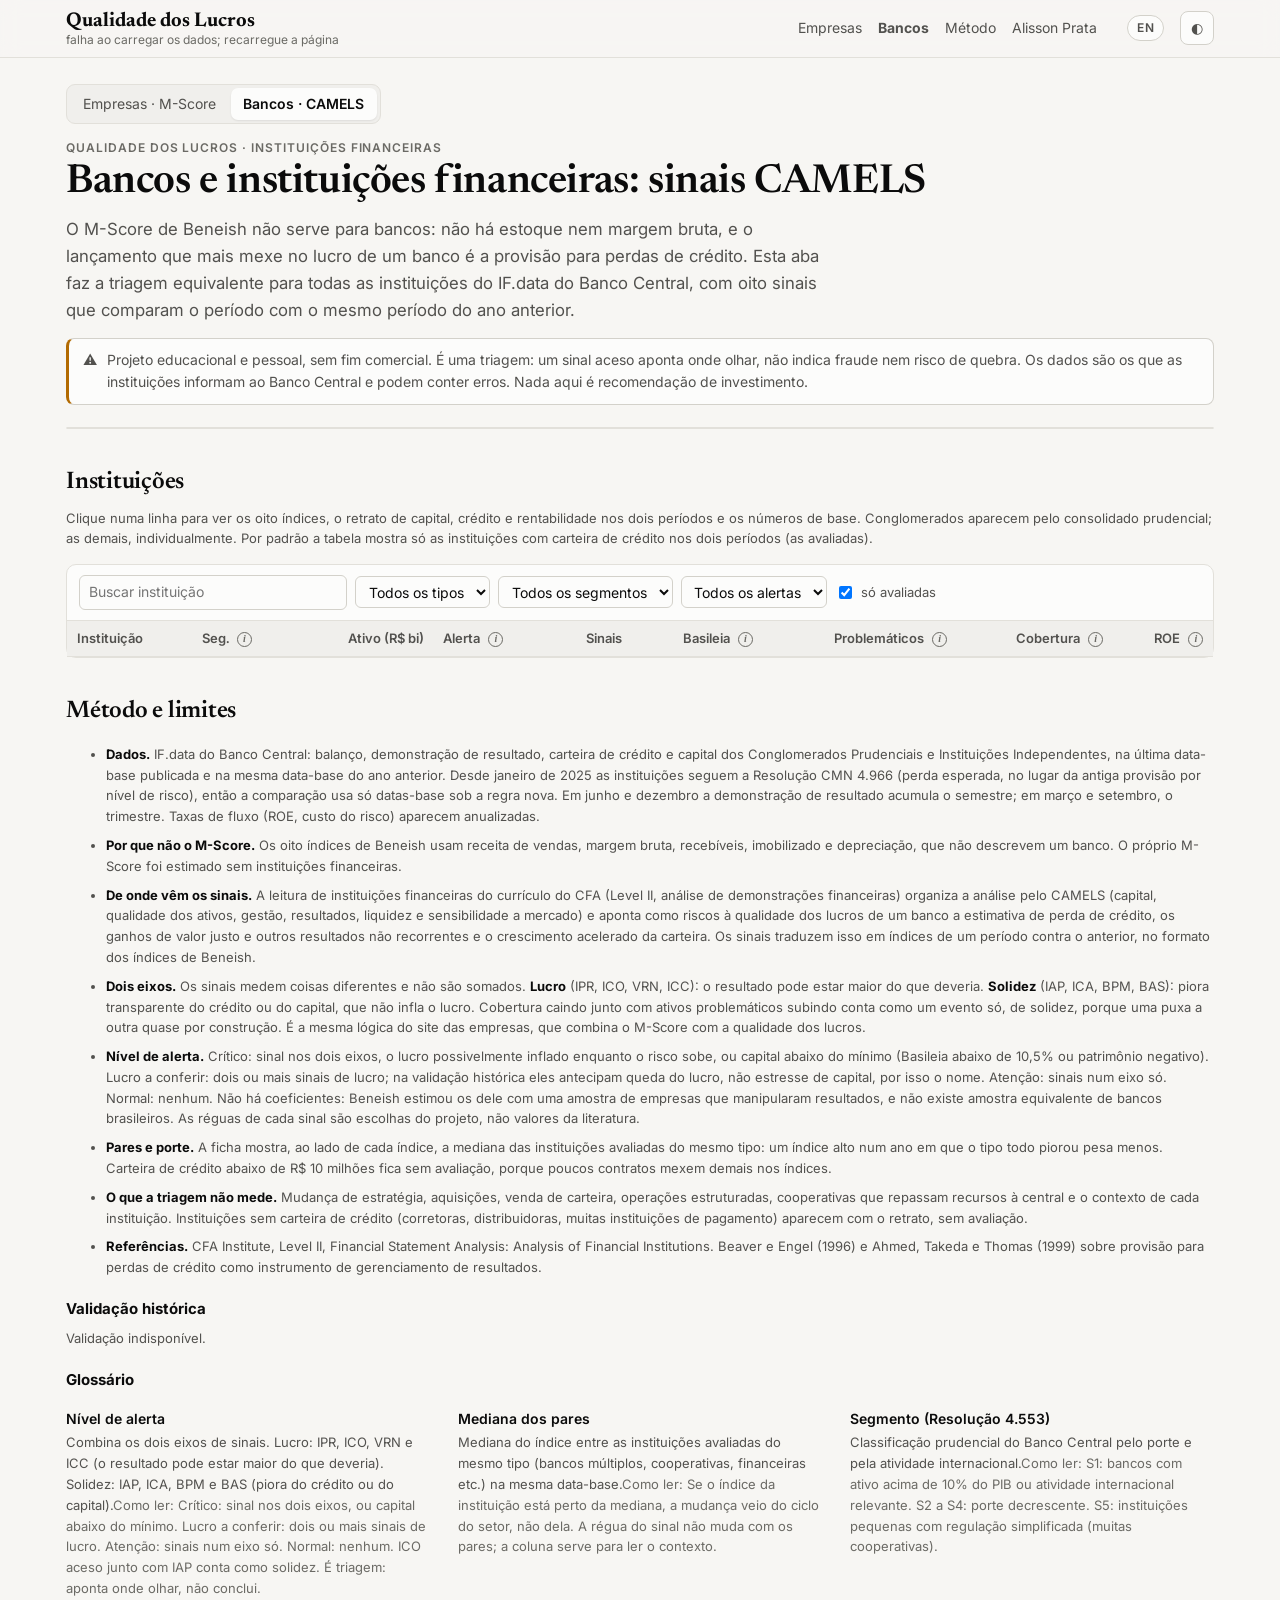
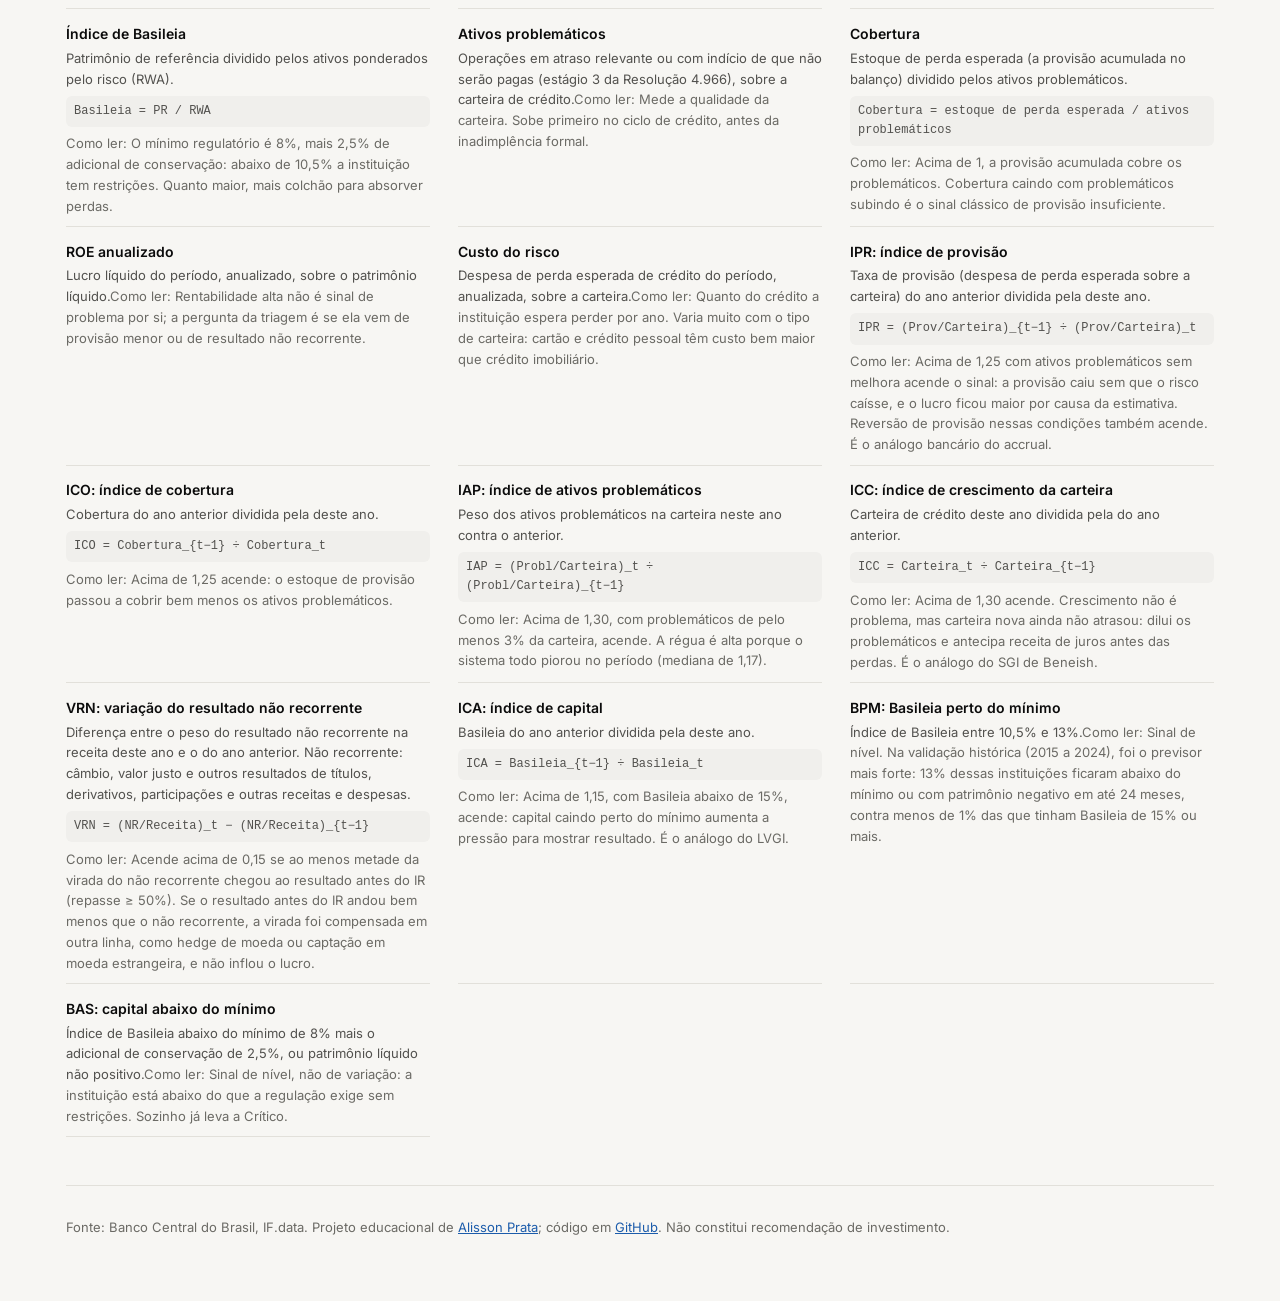
==== commit 2964be2c: "Site em inglês (/en): M-Score e Bancos traduzidos, botão PT | EN e redirecionamento por idioma Co-Au" ====
--- a/site/public/bancos/index.html
+++ b/site/public/bancos/index.html
@@ -4,6 +4,7 @@
 <meta charset="utf-8"><meta name="viewport" content="width=device-width,initial-scale=1">
 <title>Bancos · Qualidade dos Lucros</title>
 <meta name="description" content="Projeto educacional: triagem da qualidade dos lucros das instituições financeiras com os dados do IF.data do Banco Central.">
+<link rel="alternate" hreflang="pt-BR" href="https://beneish.alissonprata.io/bancos/"><link rel="alternate" hreflang="en" href="https://beneish.alissonprata.io/en/bancos/"><link rel="alternate" hreflang="x-default" href="https://beneish.alissonprata.io/bancos/"><meta name="caminho" content="/bancos/">
 <link rel="preconnect" href="https://fonts.googleapis.com"><link rel="preconnect" href="https://fonts.gstatic.com" crossorigin>
 <link href="https://fonts.googleapis.com/css2?family=Inter:wght@400;500;600;700&family=Newsreader:opsz,wght@6..72,500;6..72,600&display=swap" rel="stylesheet">
 <style>
@@ -84,13 +85,13 @@
 .abas a[aria-current]{background:var(--surface);color:var(--ink);font-weight:600;box-shadow:0 1px 2px rgba(0,0,0,.08)}
 @media (max-width:760px){h1{font-size:2rem}.barra-in{flex-wrap:wrap}.nav{margin-left:0;width:100%}.gaveta{width:100vw}.nome{max-width:170px}}
 @media (prefers-reduced-motion:reduce){*{transition:none !important}}
-</style>
+.idioma{position:fixed;top:12px;right:14px;z-index:60;font:600 .75rem/1 Inter,system-ui,sans-serif;letter-spacing:.04em;padding:6px 9px;border:1px solid var(--line-2);border-radius:999px;background:var(--surface);color:var(--ink-2);text-decoration:none}.idioma:hover{color:var(--accent);border-color:var(--accent)}.barra-acoes .idioma,.nav .idioma{position:static;margin-left:.9rem}</style>
 <script>try{var t=localStorage.getItem('tema');if(t)document.documentElement.dataset.theme=t}catch(e){}</script>
 </head>
 <body>
 <header class="barra"><div class="barra-in">
 <a class="marca" href="/"><b>Qualidade dos Lucros</b><span id="topoData">carregando…</span></a>
-<nav class="nav" aria-label="Seções"><a href="/#empresas">Empresas</a><a href="#instituicoes" aria-current="page"><b>Bancos</b></a><a href="#metodo">Método</a><a href="https://www.alissonprata.io/">Alisson Prata</a>
+<nav class="nav" aria-label="Seções"><a href="/#empresas">Empresas</a><a href="#instituicoes" aria-current="page"><b>Bancos</b></a><a href="#metodo">Método</a><a href="https://www.alissonprata.io/">Alisson Prata</a><a class="idioma" data-i18n-skip data-idioma href="/en/bancos/" hreflang="en" lang="en" onclick="document.cookie='lang=en;path=/;max-age=31536000;SameSite=Lax';this.href=this.getAttribute('href')+location.hash" title="View in English">EN</a>
 <button id="tema" class="icone" aria-label="Alternar tema claro ou escuro">◐</button></nav>
 </div></header>
 <main>
@@ -160,6 +161,7 @@
 const ORDEM_ALERTA = {'Crítico':3,'Lucro a conferir':2,'Atenção':1,'Normal':0};
 const SINAIS = ['ipr','ico','vrn','icc','iap','ica','bpm','bas'];
 const EIXO = {ipr:'lucro', ico:'lucro', vrn:'lucro', icc:'lucro', iap:'solidez', ica:'solidez', bpm:'solidez', bas:'solidez'};
+const EIXO_NOME = {lucro:'Lucro', solidez:'Solidez'};
 const NOMES = {ipr:'Provisão', ico:'Cobertura', iap:'Ativos problemáticos', icc:'Crescimento da carteira', vrn:'Resultado não recorrente', ica:'Capital', bpm:'Basileia perto do mínimo', bas:'Capital abaixo do mínimo'};
 const SINAL = {ipr:'provisão caiu sem queda do risco', ico:'cobertura dos problemáticos caiu', iap:'ativos problemáticos subiram', icc:'carteira cresceu rápido', vrn:'lucro mais dependente de resultado não recorrente', ica:'capital caindo perto do mínimo', bpm:'Basileia entre 10,5% e 13%', bas:'Basileia abaixo de 10,5% ou patrimônio negativo'};
 const GLOSS = {
@@ -199,11 +201,14 @@
 document.getElementById('tema').onclick = () => { const r = document.documentElement, escuro = r.dataset.theme ? r.dataset.theme==='dark' : matchMedia('(prefers-color-scheme: dark)').matches;
   r.dataset.theme = escuro ? 'light' : 'dark'; try { localStorage.setItem('tema', r.dataset.theme); } catch(e) {} };
 
+// versão em inglês (site/public/en): meses e datas no formato de lá; TD troca valores dos dados (window.TRD, ver i18n.py)
+const EN = document.documentElement.lang === 'en', TD = v => (window.TRD && window.TRD[v]) || v;
+const MESES = EN ? ['','Jan','Feb','Mar','Apr','May','Jun','Jul','Aug','Sep','Oct','Nov','Dec'] : ['','jan','fev','mar','abr','mai','jun','jul','ago','set','out','nov','dez'];
+const dataBR = s => { const m = /^(\d{2})\/(\d{2})\/(\d{4})$/.exec(s || ''); return EN && m ? MESES[+m[2]]+' '+(+m[1])+', '+m[3] : s; };
 fetch('/bancos.json', {cache:'no-cache'}).then(r => r.json()).then(iniciar).catch(() => { document.getElementById('topoData').textContent = 'falha ao carregar os dados; recarregue a página'; });
 
 function iniciar(D){
-  const MES = ['','jan','fev','mar','abr','mai','jun','jul','ago','set','out','nov','dez'];
-  const db = x => MES[x % 100]+'/'+Math.floor(x/100), per = D.meses===6 ? '1º semestre' : 'trimestre';
+  const db = x => MESES[x % 100]+'/'+Math.floor(x/100), per = D.meses===6 ? '1º semestre' : 'trimestre';
   const T = db(D.data_base), T1 = db(D.anterior);
   const I = D.instituicoes, ok = I.filter(x => x.avaliavel);
   I.forEach(x => { const i = x.ind || {}; x.nsin = (x.sinais||[]).length; x.basileia = i.basileia; x.problematicos = i.problematicos; x.cobertura = i.cobertura; x.roe = i.roe; });
@@ -263,7 +268,7 @@
         + '<div><small>ROE anualizado '+infoBtn('roe')+'</small><b>'+pct(i.roe)+'</b><em>'+T1+': '+pct(i1.roe)+'</em></div></div>';
       h += x.nsin ? '<h3>Sinais acesos</h3><ul class="pequeno" style="padding-left:1.1rem;margin:.2rem 0">'+x.sinais.map(s => '<li><b>'+s.toUpperCase()+'</b>'+(ix[s]!=null?' em '+fmt(ix[s], 2):'')+': '+SINAL[s]+' <span class="fraco">('+(x.eixos.lucro.includes(s)?'lucro':'solidez')+')</span></li>').join('')+'</ul>' : '<p class="pequeno muted">Nenhum sinal aceso.</p>';
       const regua = s => s==='bas' ? '< 10,5% ou PL ≤ 0' : s==='bpm' ? '10,5% a 13%' : s==='vrn' ? '> '+fmt(R[s],2)+' e repasse ≥ 50%' : '> '+fmt(R[s],2)+(s==='ipr'?' sem melhora do IAP':s==='iap'?' e ≥ 3%':s==='ica'?' e Basileia < 15%':'');
-      h += '<h3>Os oito sinais</h3>'+tabela(['Índice','Valor','Pares '+infoBtn('pares'),'Régua','Aceso'], SINAIS.map(s => '<tr><td class="t"><b>'+s.toUpperCase()+'</b> '+infoBtn(s)+'<br><span class="fraco">'+NOMES[s]+' · '+(x.eixos.solidez.includes(s) ? 'solidez' : EIXO[s])+'</span></td><td>'+(s==='bas' || s==='bpm' ? pct(i.basileia) : fmt(ix[s], 2)+(s==='vrn' && ix.rep!=null ? '<br><span class="fraco">repasse '+pct(ix.rep)+'</span>' : ''))+'</td><td class="fraco">'+(s==='bas' || s==='bpm' ? pct(P.basileia) : fmt(P[s], 2))+'</td><td>'+regua(s)+'</td><td>'+((x.sinais||[]).includes(s) ? '<span class="av">▲ sim</span>' : '<span class="fraco">não</span>')+'</td></tr>').join(''));
+      h += '<h3>Os oito sinais</h3>'+tabela(['Índice','Valor','Pares '+infoBtn('pares'),'Régua','Aceso'], SINAIS.map(s => '<tr><td class="t"><b>'+s.toUpperCase()+'</b> '+infoBtn(s)+'<br><span class="fraco">'+NOMES[s]+' · '+EIXO_NOME[x.eixos.solidez.includes(s) ? 'solidez' : EIXO[s]]+'</span></td><td>'+(s==='bas' || s==='bpm' ? pct(i.basileia) : fmt(ix[s], 2)+(s==='vrn' && ix.rep!=null ? '<br><span class="fraco">repasse '+pct(ix.rep)+'</span>' : ''))+'</td><td class="fraco">'+(s==='bas' || s==='bpm' ? pct(P.basileia) : fmt(P[s], 2))+'</td><td>'+regua(s)+'</td><td>'+((x.sinais||[]).includes(s) ? '<span class="av">▲ sim</span>' : '<span class="fraco">não</span>')+'</td></tr>').join(''));
     } else {
       h += '<div class="avisos"><b>Sem avaliação.</b> '+esc(x.motivo||'')+'.</div>';
     }
@@ -291,14 +296,14 @@
   const inicial = new URLSearchParams(location.search).get('inst'); if (inicial) abrirFicha(inicial, true);
 }
 fetch('/bancos_validacao.json', {cache:'no-cache'}).then(r => r.json()).then(V => {
-  const MES = ['','jan','fev','mar','abr','mai','jun','jul','ago','set','out','nov','dez'], db = x => MES[x % 100]+'/'+Math.floor(x/100);
+  const db = x => MESES[x % 100]+'/'+Math.floor(x/100);
   const vezes = v => v==null ? '–' : fmt(v, 1)+'×';
   const tab = (cab, linhas) => '<div class="tabela" style="max-height:none;border:1px solid var(--line);border-radius:8px;margin:.5rem 0 1rem"><table><thead><tr>'+cab.map((c, i) => '<th'+(i?'':' class="t"')+'>'+c+'</th>').join('')+'</tr></thead><tbody>'+linhas.join('')+'</tbody></table></div>';
   const lin = (rot, g) => '<tr><td class="t">'+rot+'</td><td>'+g.n.toLocaleString('pt-BR')+'</td><td>'+pct(g.taxa)+'</td><td>'+vezes(g.lift)+'</td><td>'+(g.droa_mediano==null ? '–' : fmt(100*g.droa_mediano, 2)+' p.p.')+'</td><td>'+pct(g.vira_prejuizo)+'</td></tr>';
   const cab = ['', 'Observações', 'Estresse em 24 meses', 'Contra a média', 'ROA 1 ano depois', 'Lucro vira prejuízo'];
-  const caso = c => { const f = d => d.alerta || ('sem avaliação: '+(d.motivo||'')); return '<li><b>'+esc(c.nome)+'</b> ('+esc(c.tipo.toLowerCase())+' em '+c.inicio+'): jun/2024 '+esc(f(c['202406']))+'; dez/2024 '+esc(f(c['202412']))+'.</li>'; };
+  const caso = c => { const f = d => TD(d.alerta) || ('sem avaliação: '+TD(d.motivo||'')); return '<li><b>'+esc(c.nome)+'</b> ('+esc(TD(c.tipo).toLowerCase())+' em '+dataBR(c.inicio)+'): '+db(202406)+' '+esc(f(c['202406']))+'; '+db(202412)+' '+esc(f(c['202412']))+'.</li>'; };
   document.getElementById('validacao').innerHTML =
-    '<p>As regras atuais rodaram sobre '+V.observacoes.toLocaleString('pt-BR')+' observações de '+V.instituicoes.toLocaleString('pt-BR')+' instituições, de '+db(V.periodo[0])+' a '+db(V.periodo[1])+', no plano contábil antigo do IF.data. O desfecho é estresse: Basileia abaixo de 10,5% ou patrimônio negativo nos 24 meses seguintes, o que aconteceu com '+pct(V.taxa_base)+' das observações. O Banco Central não publica a lista histórica de intervenções e liquidações, então estresse de capital é o desfecho disponível; ele não é o mesmo que manipulação de resultado.</p>'
+    '<p>As regras atuais rodaram sobre '+V.observacoes.toLocaleString('pt-BR')+' observações de '+V.instituicoes.toLocaleString('pt-BR')+' instituições, de '+db(V.periodo[0])+' até '+db(V.periodo[1])+', no plano contábil antigo do IF.data. O desfecho é estresse: Basileia abaixo de 10,5% ou patrimônio negativo nos 24 meses seguintes, o que aconteceu com '+pct(V.taxa_base)+' das observações. O Banco Central não publica a lista histórica de intervenções e liquidações, então estresse de capital é o desfecho disponível; ele não é o mesmo que manipulação de resultado.</p>'
     + '<p><b>Por nível de alerta.</b></p>' + tab(cab, Object.entries(V.niveis).map(([k, g]) => lin(k, g)))
     + '<p><b>Por sinal aceso.</b> No plano antigo, ativos problemáticos foram aproximados pela carteira nos níveis E a H, e o resultado de títulos não separa juros de valor justo. BAS fica de fora: quem já está abaixo do mínimo sai da amostra.</p>'
     + tab(cab, Object.entries(V.sinais).map(([k, g]) => lin(k.toUpperCase()+' <span class="fraco">'+NOMES[k]+'</span>', g)).concat([lin('nenhum sinal', V.sem_sinal)]))
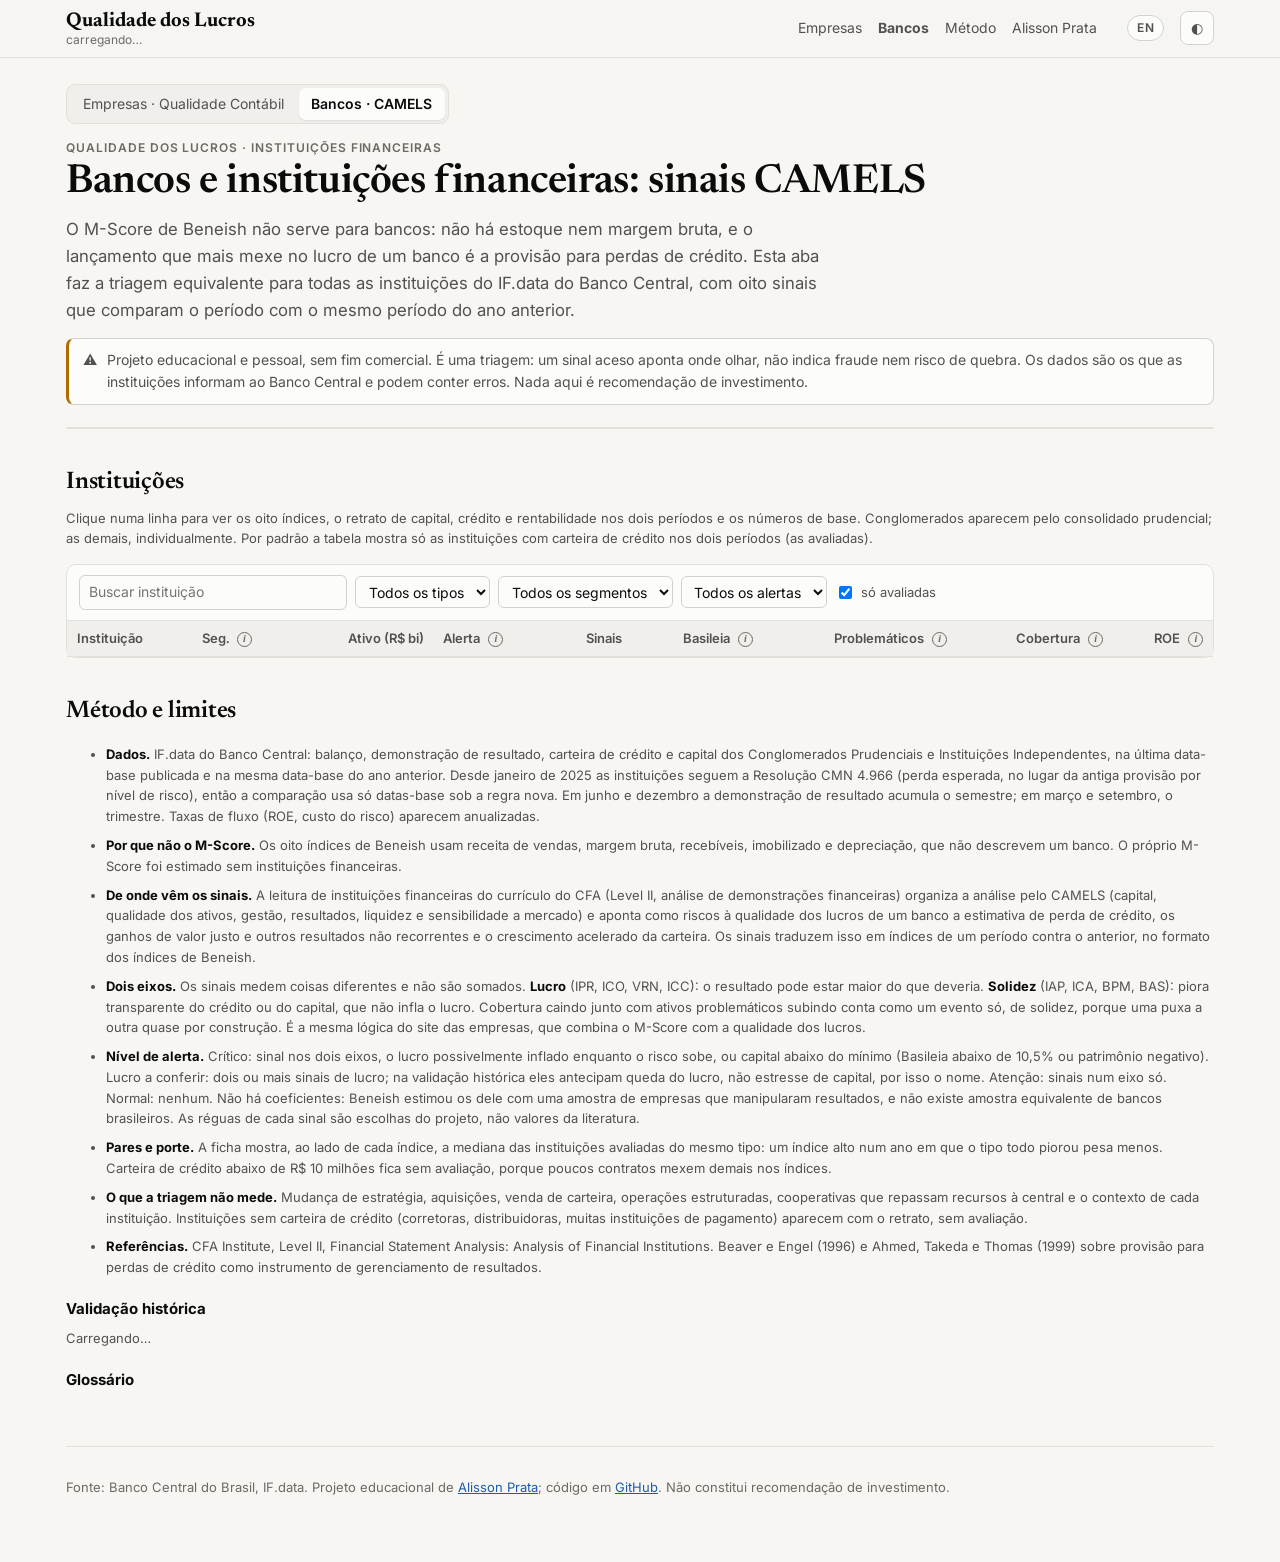
==== commit 47c34acb: "Empresas: últimos 12 meses (ITR + DFP) e aba "Qualidade Contábil" M-Score, accrual ratio e Z-Score p" ====
--- a/site/public/bancos/index.html
+++ b/site/public/bancos/index.html
@@ -95,7 +95,7 @@
 <button id="tema" class="icone" aria-label="Alternar tema claro ou escuro">◐</button></nav>
 </div></header>
 <main>
-<nav class="abas" aria-label="Universo"><a href="/">Empresas · M-Score</a><a href="/bancos/" aria-current="page">Bancos · CAMELS</a></nav>
+<nav class="abas" aria-label="Universo"><a href="/">Empresas · Qualidade Contábil</a><a href="/bancos/" aria-current="page">Bancos · CAMELS</a></nav>
 <div class="kicker">Qualidade dos lucros · instituições financeiras</div>
 <h1>Bancos e instituições financeiras: sinais CAMELS</h1>
 <p class="dek">O M-Score de Beneish não serve para bancos: não há estoque nem margem bruta, e o lançamento que mais mexe no lucro de um banco é a provisão para perdas de crédito. Esta aba faz a triagem equivalente para todas as instituições do IF.data do Banco Central, com oito sinais que comparam o período com o mesmo período do ano anterior. <span id="dekAnos"></span></p>
@@ -155,6 +155,12 @@
 <script>
 const fmt = (v, c=2) => v==null||isNaN(v) ? '–' : Number(v).toLocaleString('pt-BR',{minimumFractionDigits:c,maximumFractionDigits:c}).replace('-', '−');
 const pct = (v, c=1) => v==null||isNaN(v) ? '–' : fmt(100*v, c)+'%';
+const EN = document.documentElement.lang === 'en';
+const MES = EN ? ['','Jan','Feb','Mar','Apr','May','Jun','Jul','Aug','Sep','Oct','Nov','Dec'] : ['','jan','fev','mar','abr','mai','jun','jul','ago','set','out','nov','dez'];
+const mesAno = s => MES[+s.slice(5,7)]+'/'+s.slice(0,4);
+const perLongo = p => p.ltm ? '12 meses até '+mesAno(p.fim)+' contra 12 meses até '+mesAno(p.fim_ant) : 'exercício '+p.fim.slice(0,4)+' contra '+p.fim_ant.slice(0,4);
+const perCurto = (p, ant) => { const s = ant ? p.fim_ant : p.fim; return p.ltm ? '12m até '+mesAno(s) : s.slice(0,4); };
+const maiusc = t => t.charAt(0).toUpperCase()+t.slice(1);
 const esc = t => String(t ?? '').replace(/&/g,'&amp;').replace(/</g,'&lt;').replace(/"/g,'&quot;');
 const semA = t => String(t||'').normalize('NFD').replace(/[̀-ͯ]/g,'').toLowerCase();
 const COR_ALERTA = {'Crítico':'var(--pos-2)','Lucro a conferir':'var(--pos-1)','Atenção':'var(--aviso)','Normal':'var(--neu)'};
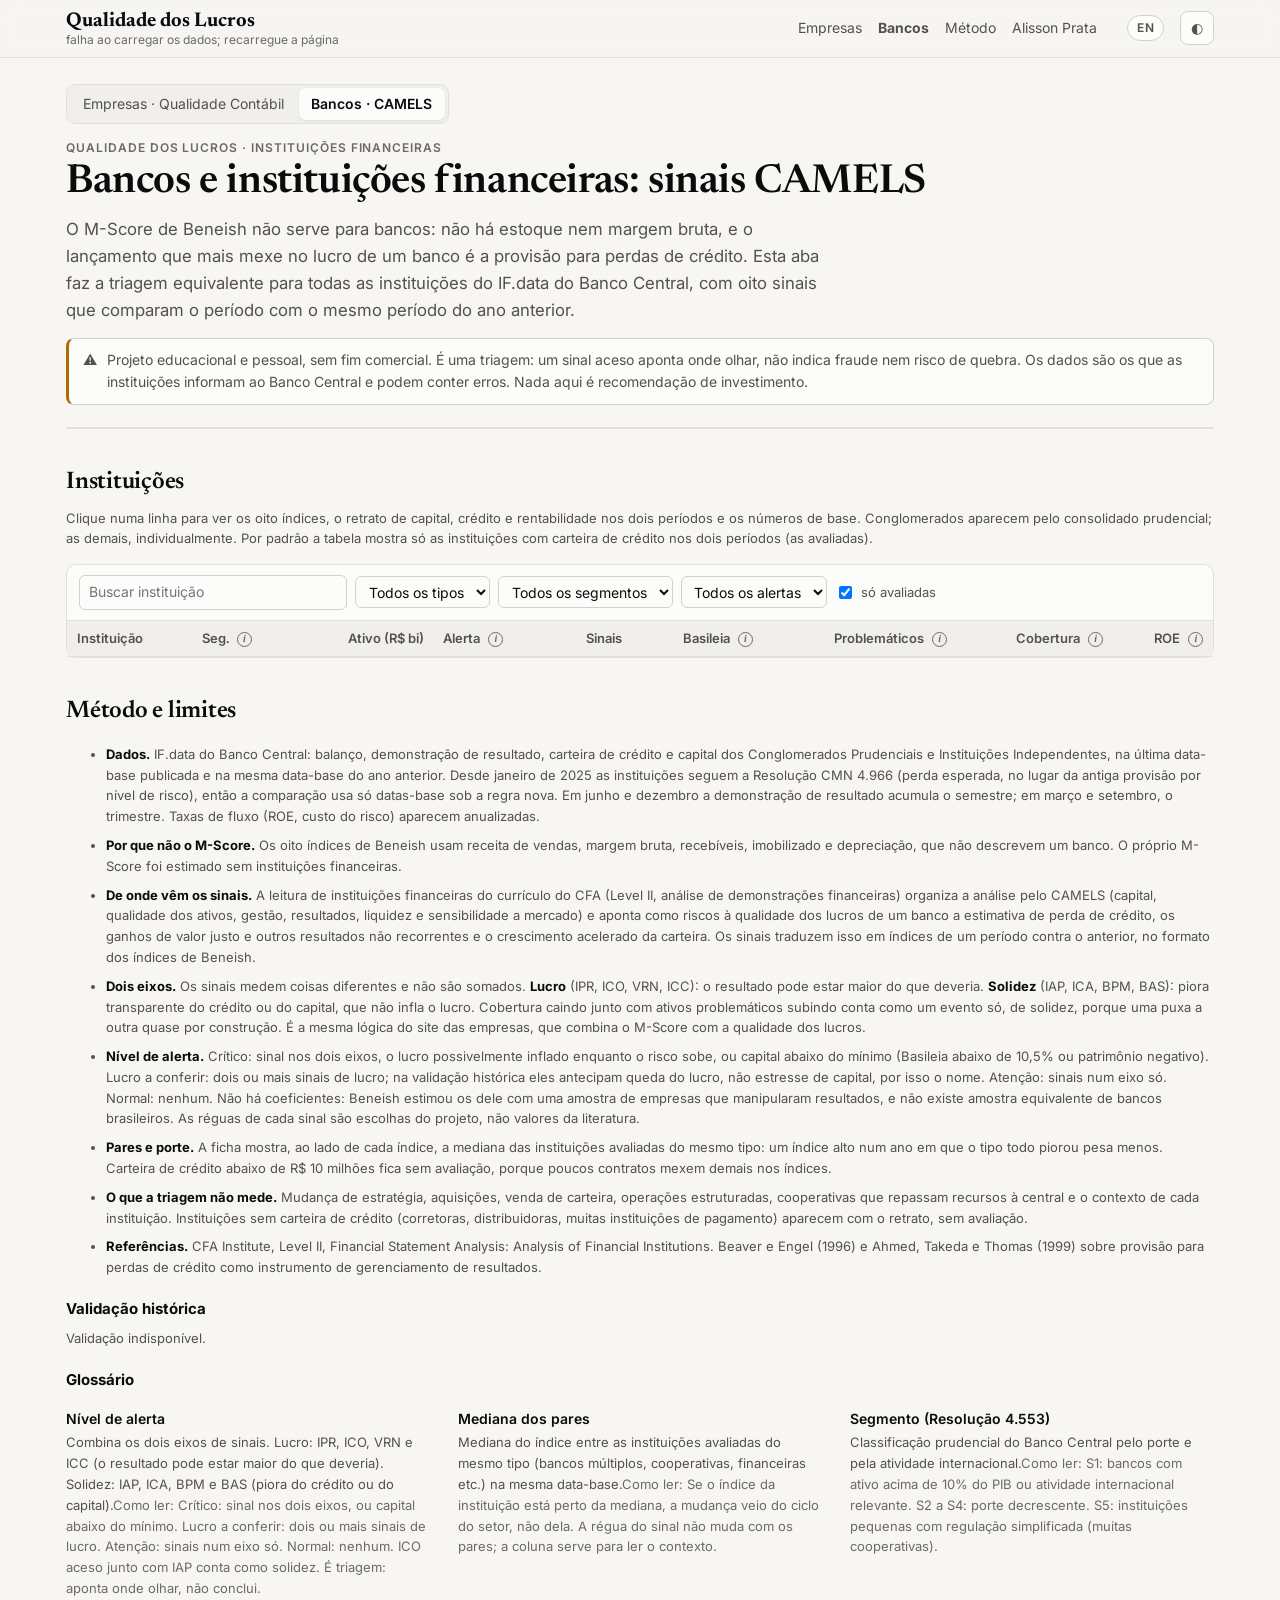
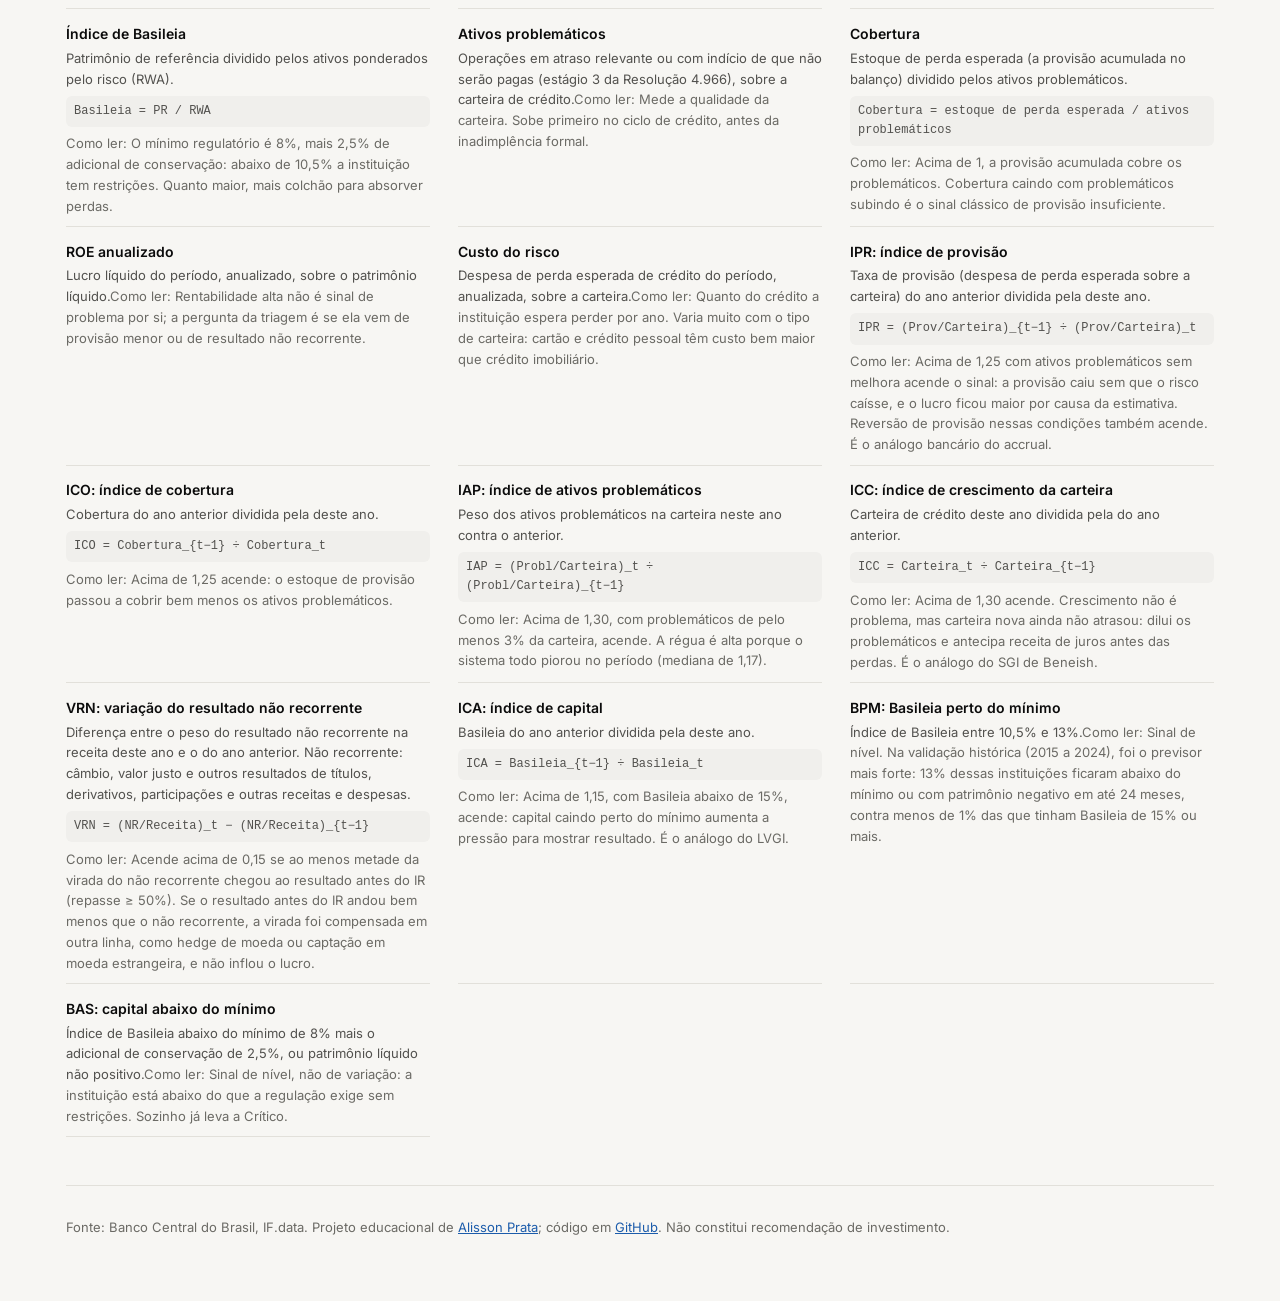
==== commit d93b5075: "Bancos: remove const EN duplicada que quebrava o script da aba O commit 47c34ac declarou EN no topo " ====
--- a/site/public/bancos/index.html
+++ b/site/public/bancos/index.html
@@ -208,7 +208,7 @@
   r.dataset.theme = escuro ? 'light' : 'dark'; try { localStorage.setItem('tema', r.dataset.theme); } catch(e) {} };
 
 // versão em inglês (site/public/en): meses e datas no formato de lá; TD troca valores dos dados (window.TRD, ver i18n.py)
-const EN = document.documentElement.lang === 'en', TD = v => (window.TRD && window.TRD[v]) || v;
+const TD = v => (window.TRD && window.TRD[v]) || v;
 const MESES = EN ? ['','Jan','Feb','Mar','Apr','May','Jun','Jul','Aug','Sep','Oct','Nov','Dec'] : ['','jan','fev','mar','abr','mai','jun','jul','ago','set','out','nov','dez'];
 const dataBR = s => { const m = /^(\d{2})\/(\d{2})\/(\d{4})$/.exec(s || ''); return EN && m ? MESES[+m[2]]+' '+(+m[1])+', '+m[3] : s; };
 fetch('/bancos.json', {cache:'no-cache'}).then(r => r.json()).then(iniciar).catch(() => { document.getElementById('topoData').textContent = 'falha ao carregar os dados; recarregue a página'; });
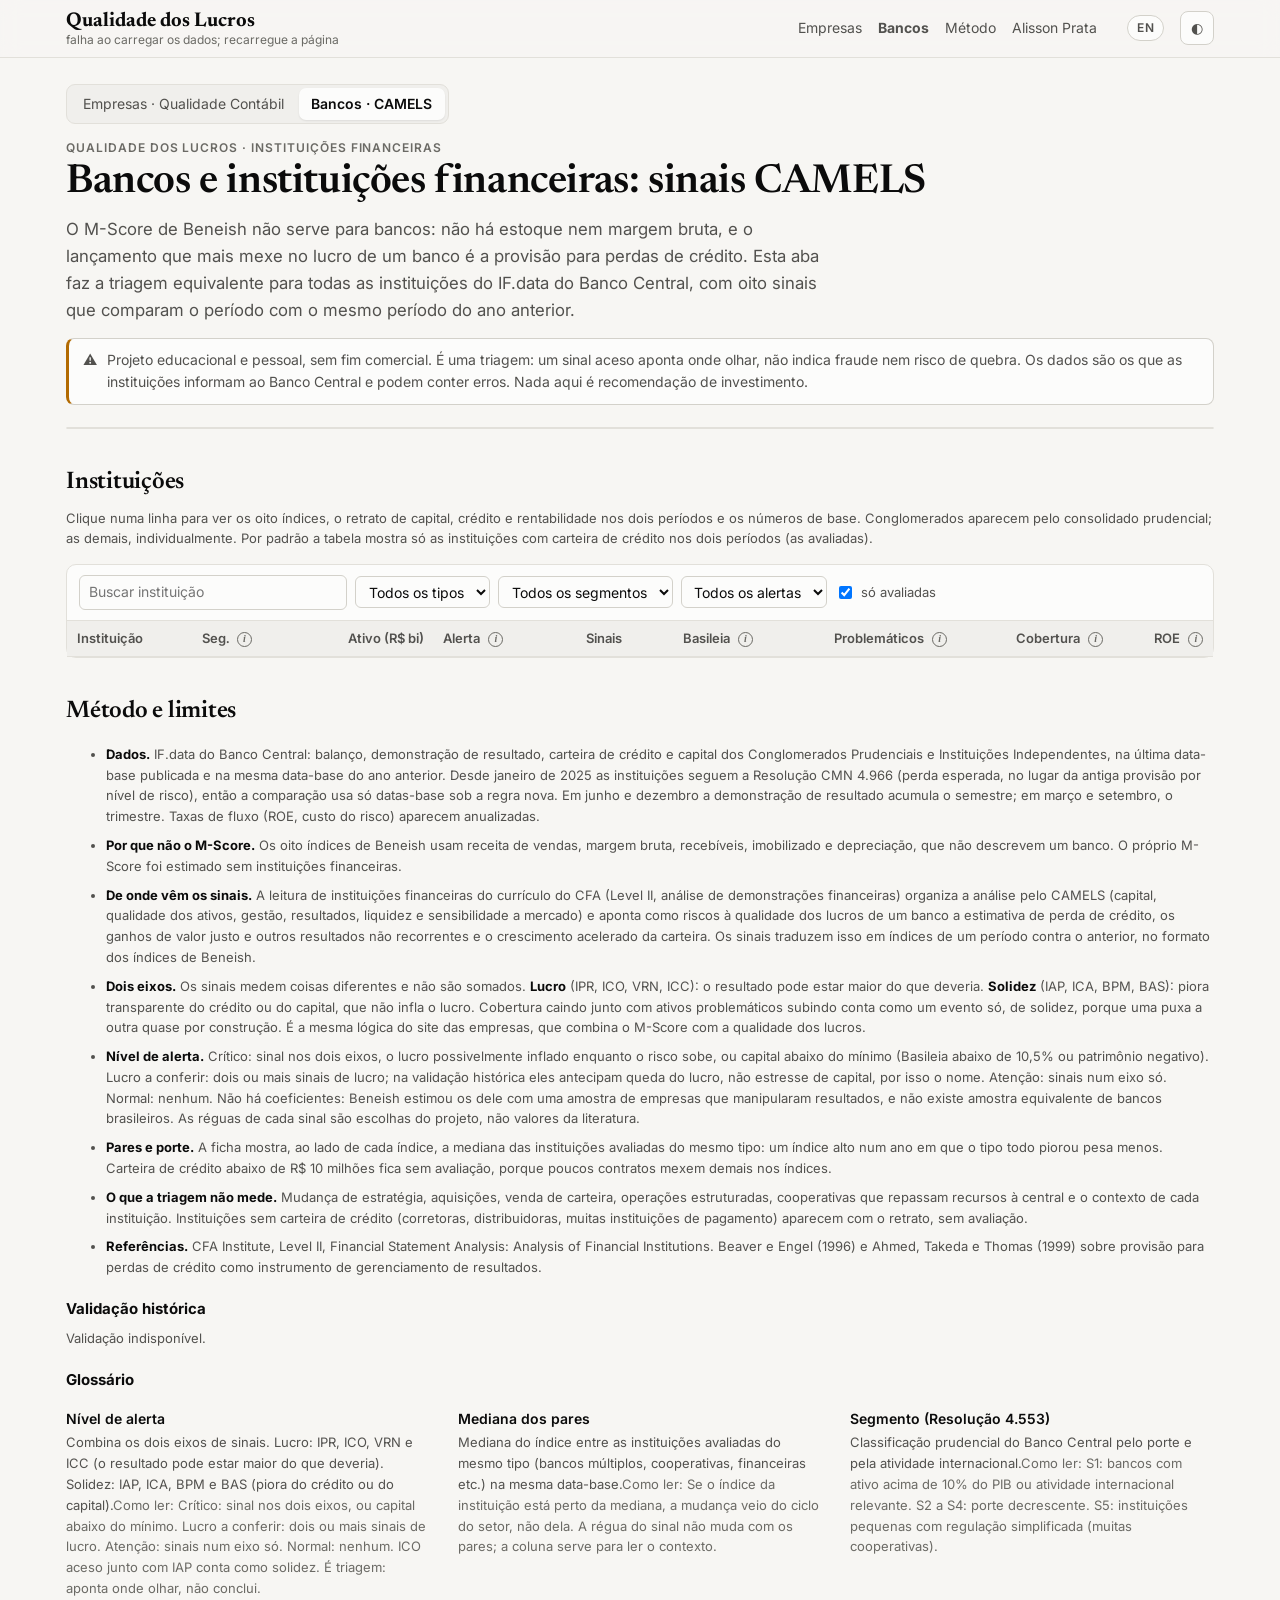
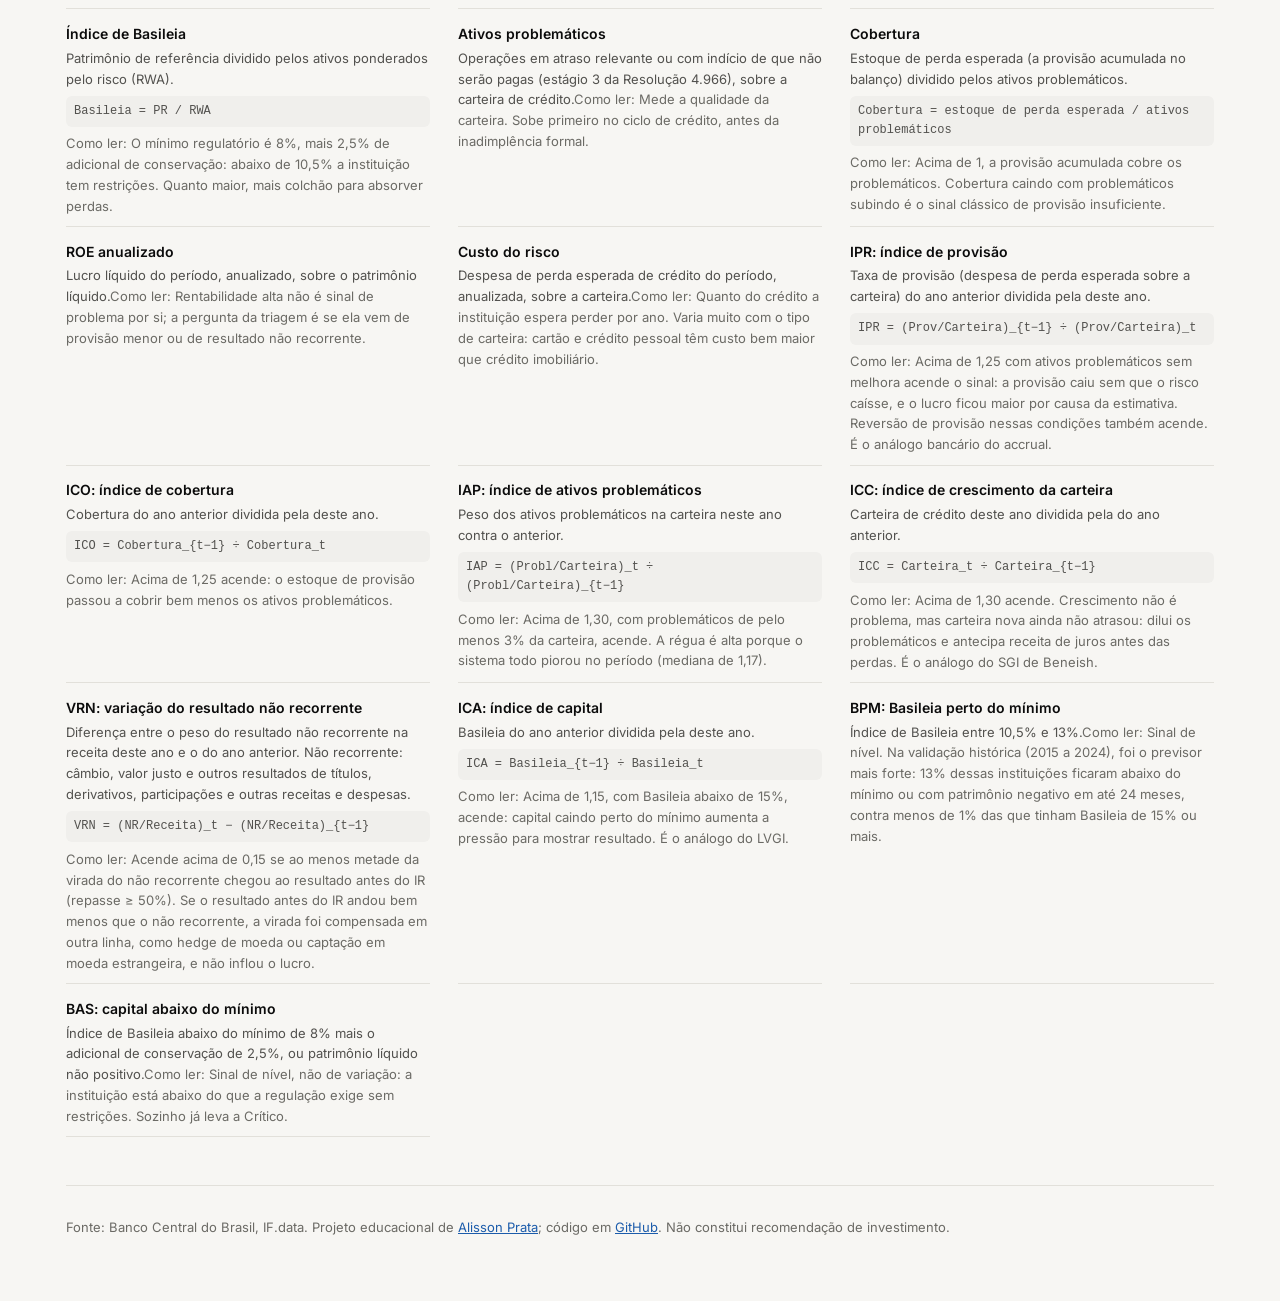
==== commit e9fab035: "Bancos: números de base da ficha em R$ milhões com duas casas Com zero casas, instituições pequenas " ====
--- a/site/public/bancos/index.html
+++ b/site/public/bancos/index.html
@@ -285,7 +285,7 @@
     if (x.fin) {
       const C = [['ativo_total','Ativo total'],['patrimonio_liquido','Patrimônio líquido'],['depositos','Depósitos'],['credito_bruto','Operações de crédito (bruto)'],['pagamentos_pos_bruto','Cartão pós-pago (bruto)'],['carteira_total','Carteira de crédito ativa'],['ativos_problematicos','Ativos problemáticos'],['inadimplencia','Inadimplência'],['perda_esperada_credito','Despesa de perda esperada de crédito'],['resultado_intermediacao','Resultado de intermediação financeira'],['resultado_antes_ir','Resultado antes de impostos'],['lucro_liquido','Lucro líquido']];
       h += '<h3>Números de base</h3><p class="pequeno fraco" style="margin-top:0">R$ milhões. Resultado acumulado no '+per+'.</p>'
-        + tabela(['Conta', T, T1, 'Variação'], C.map(([k, n]) => { const a = x.fin.t[k], b = x.fin.t1[k], vr = b ? (a/b-1)*100 : null; return '<tr><td class="t">'+n+'</td><td>'+fmt(a==null?null:a/1e6,0)+'</td><td>'+fmt(b==null?null:b/1e6,0)+'</td><td>'+(vr==null||!isFinite(vr)||Math.sign(a)!==Math.sign(b)?'–':(vr>0?'+':'')+fmt(vr,1)+'%')+'</td></tr>'; }).join(''));
+        + tabela(['Conta', T, T1, 'Variação'], C.map(([k, n]) => { const a = x.fin.t[k], b = x.fin.t1[k], vr = b ? (a/b-1)*100 : null; return '<tr><td class="t">'+n+'</td><td>'+fmt(a==null?null:a/1e6,2)+'</td><td>'+fmt(b==null?null:b/1e6,2)+'</td><td>'+(vr==null||!isFinite(vr)||Math.sign(a)!==Math.sign(b)?'–':(vr>0?'+':'')+fmt(vr,1)+'%')+'</td></tr>'; }).join(''));
     }
     document.getElementById('gCorpo').innerHTML = h;
     gav.hidden = false; requestAnimationFrame(() => document.body.classList.add('aberta')); document.getElementById('gFechar').focus({preventScroll:true});
